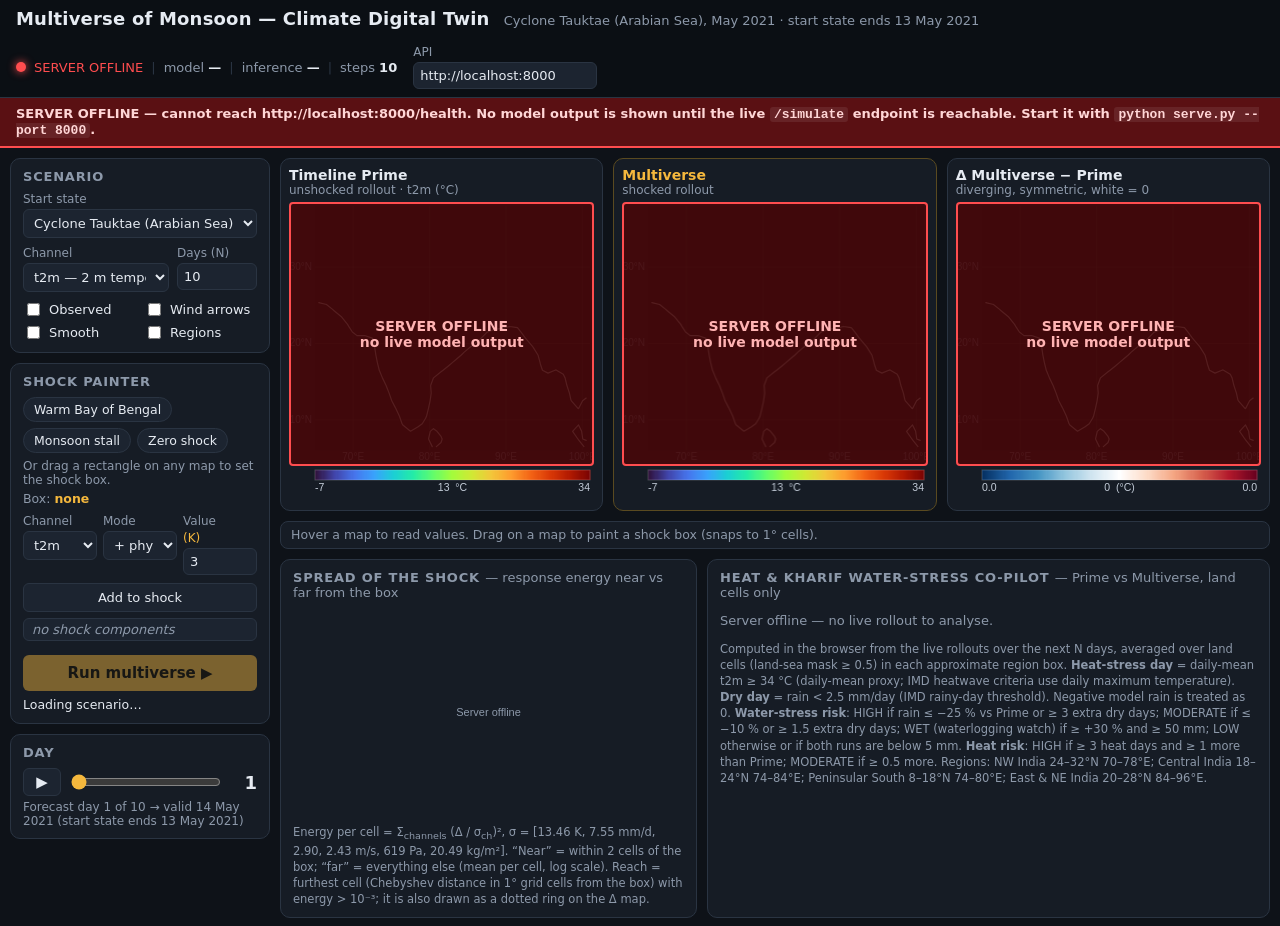
==== dashboard/index.html @ 4ef637d1 "Add multiverse dashboard: live Prime/Multiverse/delta maps, shock painter, spread chart, impact co-p" ====
<!doctype html>
<html lang="en">
<head>
  <meta charset="utf-8">
  <meta name="viewport" content="width=device-width, initial-scale=1">
  <title>Climate Digital Twin</title>
  <link rel="stylesheet" href="style.css">
</head>
<body>
  <header class="topbar">
    <div class="brand">
      <h1 id="appTitle">Climate Digital Twin</h1>
      <span class="sub" id="scenSub">Loading scenarios…</span>
    </div>
    <div class="status" id="statusBar">
      <span class="dot" id="apiDot" title="API status"></span>
      <span id="apiText">checking…</span>
      <span class="sep">|</span>
      <span>model <b id="modelName">—</b></span>
      <span class="sep">|</span>
      <span>inference <b id="infMs">—</b></span>
      <span class="sep">|</span>
      <span>steps <b id="stepsTxt">—</b></span>
      <label class="baseurl">API <input id="baseUrl" type="text" spellcheck="false"></label>
    </div>
  </header>

  <div class="offline-banner" id="offlineBanner" hidden>
    SERVER OFFLINE — cannot reach <span id="offlineUrl"></span>/health. No model output is shown until the live
    <code>/simulate</code> endpoint is reachable. Start it with <code>python serve.py --port 8000</code>.
  </div>

  <div class="layout">
    <aside class="sidebar">
      <section class="card">
        <h2>Scenario</h2>
        <label>Start state<select id="scenSel"></select></label>
        <div class="row2">
          <label>Channel<select id="chSel"></select></label>
          <label>Days (N)<input id="stepsIn" type="number" min="1" max="30" value="10"></label>
        </div>
        <div class="toggles">
          <label><input type="checkbox" id="obsTog"> Observed</label>
          <label><input type="checkbox" id="arrowTog"> Wind arrows</label>
          <label><input type="checkbox" id="smoothTog"> Smooth</label>
          <label><input type="checkbox" id="regionTog"> Regions</label>
        </div>
      </section>

      <section class="card">
        <h2>Shock painter</h2>
        <div class="presets">
          <button data-preset="bob" class="chip">Warm Bay of Bengal</button>
          <button data-preset="stall" class="chip">Monsoon stall</button>
          <button data-preset="zero" class="chip">Zero shock</button>
        </div>
        <p class="hint">Or drag a rectangle on any map to set the shock box.</p>
        <div class="boxline">Box: <b id="boxTxt">none</b></div>
        <div class="row3">
          <label>Channel<select id="pChSel"></select></label>
          <label>Mode<select id="pModeSel">
            <option value="add">+ physical</option>
            <option value="pct">% of last day</option>
          </select></label>
          <label>Value <span id="pUnit" class="unit"></span><input id="pVal" type="number" step="any" value="3"></label>
        </div>
        <button id="addComp" class="secondary">Add to shock</button>
        <ul id="compList" class="complist"></ul>
        <div class="pertstats" id="pertStats"></div>
        <button id="runBtn" class="primary">Run multiverse ▶</button>
        <div class="runmsg" id="runMsg"></div>
      </section>

      <section class="card">
        <h2>Day</h2>
        <div class="dayrow">
          <button id="playBtn" class="secondary icon" title="Play / pause (space)">▶</button>
          <input id="daySl" type="range" min="1" max="10" value="1">
          <span class="dayval" id="dayTxt">1</span>
        </div>
        <div class="datetxt" id="dateTxt"></div>
      </section>
    </aside>

    <main class="main">
      <div class="panels" id="panels">
        <figure class="panel" data-kind="obs" id="panelObs" hidden>
          <figcaption><span class="ptitle">Observed</span><span class="psub" id="subObs"></span></figcaption>
          <div class="cwrap"><canvas class="map"></canvas><div class="overlay"></div></div>
          <canvas class="legend"></canvas>
        </figure>
        <figure class="panel" data-kind="prime">
          <figcaption><span class="ptitle">Timeline Prime</span><span class="psub" id="subPrime">unshocked rollout</span></figcaption>
          <div class="cwrap"><canvas class="map"></canvas><div class="overlay"></div></div>
          <canvas class="legend"></canvas>
        </figure>
        <figure class="panel" data-kind="multi">
          <figcaption><span class="ptitle">Multiverse</span><span class="psub" id="subMulti">shocked rollout</span></figcaption>
          <div class="cwrap"><canvas class="map"></canvas><div class="overlay"></div></div>
          <canvas class="legend"></canvas>
        </figure>
        <figure class="panel" data-kind="delta">
          <figcaption><span class="ptitle">Δ Multiverse − Prime</span><span class="psub" id="subDelta"></span></figcaption>
          <div class="cwrap"><canvas class="map"></canvas><div class="overlay"></div></div>
          <canvas class="legend"></canvas>
        </figure>
      </div>
      <div class="readout" id="readout">Hover a map to read values. Drag on a map to paint a shock box.</div>

      <div class="lower">
        <section class="card spread">
          <h2>Spread of the shock <span class="h2sub">— response energy near vs far from the box</span></h2>
          <canvas id="spreadCv"></canvas>
          <div class="reachrow" id="reachRow"></div>
          <p class="foot">Energy per cell = Σ<sub>channels</sub> (Δ / σ<sub>ch</sub>)², σ = [13.46 K, 7.55 mm/d, 2.90, 2.43 m/s,
            619 Pa, 20.49 kg/m²]. “Near” = within 2 cells of the box; “far” = everything else (mean per cell, log scale).
            Reach = furthest cell (Chebyshev distance in 1° grid cells from the box) with energy &gt; 10⁻³; it is also drawn as a dotted ring on the Δ map.</p>
        </section>
        <section class="card impact">
          <h2>Heat &amp; Kharif water-stress co-pilot <span class="h2sub">— Prime vs Multiverse, land cells only</span></h2>
          <div id="impactBody"></div>
          <p class="foot" id="impactFoot"></p>
        </section>
      </div>
    </main>
  </div>
  <noscript>This dashboard needs JavaScript.</noscript>
  <script src="colormaps.js"></script>
  <script src="app.js"></script>
</body>
</html>
---- dashboard/style.css ----
:root {
  --bg: #0e1218;
  --card: #161c25;
  --card2: #1c2430;
  --line: #2a3442;
  --text: #e6ebf2;
  --muted: #8d99aa;
  --accent: #f5b83d;
  --accent2: #4fb3ff;
  --good: #3ccf7a;
  --bad: #ff4d4f;
  --warn: #ffb020;
  font-size: 14px;
}
* { box-sizing: border-box; }
html, body { margin: 0; background: var(--bg); color: var(--text);
  font-family: "Segoe UI", system-ui, -apple-system, Roboto, Helvetica, Arial, sans-serif; }
b { font-weight: 600; }
code { background: rgba(255,255,255,.08); padding: 0 4px; border-radius: 3px; }

.topbar { display: flex; align-items: center; justify-content: space-between; gap: 16px;
  padding: 8px 16px; border-bottom: 1px solid var(--line); background: #0b0f14; flex-wrap: wrap; }
.brand { display: flex; align-items: baseline; gap: 14px; min-width: 0; }
.brand h1 { font-size: 18px; margin: 0; letter-spacing: .2px; white-space: nowrap; }
.brand .sub { color: var(--muted); font-size: 13px; white-space: nowrap; overflow: hidden; text-overflow: ellipsis; }
.status { display: flex; align-items: center; gap: 8px; font-size: 13px; color: var(--muted); flex-wrap: wrap; }
.status b { color: var(--text); }
.status .sep { color: var(--line); }
.dot { width: 10px; height: 10px; border-radius: 50%; background: #666; display: inline-block; box-shadow: 0 0 0 2px rgba(255,255,255,.06); }
.dot.ok { background: var(--good); box-shadow: 0 0 8px var(--good); }
.dot.bad { background: var(--bad); box-shadow: 0 0 8px var(--bad); }
.baseurl { margin-left: 8px; }
.baseurl input { width: 170px; }

.offline-banner { background: #5a1013; color: #ffd6d6; border-bottom: 2px solid var(--bad); padding: 8px 16px; font-weight: 600; }

.layout { display: grid; grid-template-columns: 290px 1fr; gap: 12px; padding: 12px; align-items: start; }
.sidebar { display: flex; flex-direction: column; gap: 10px; position: sticky; top: 12px; }
.main { min-width: 0; display: flex; flex-direction: column; gap: 10px; }

.card { background: var(--card); border: 1px solid var(--line); border-radius: 10px; padding: 10px 12px; }
.card h2 { font-size: 13px; text-transform: uppercase; letter-spacing: .8px; color: var(--muted); margin: 0 0 8px; font-weight: 600; }
.card h2 .h2sub { text-transform: none; letter-spacing: 0; font-weight: 400; }

label { display: flex; flex-direction: column; gap: 3px; font-size: 12px; color: var(--muted); }
select, input[type=number], input[type=text] { background: var(--card2); color: var(--text); border: 1px solid var(--line);
  border-radius: 6px; padding: 5px 6px; font-size: 13px; width: 100%; font-family: inherit; }
.row2 { display: grid; grid-template-columns: 1fr 80px; gap: 8px; margin-top: 8px; }
.row3 { display: grid; grid-template-columns: 1fr 1fr 74px; gap: 6px; margin: 8px 0; }
.toggles { display: grid; grid-template-columns: 1fr 1fr; gap: 4px 8px; margin-top: 8px; }
.toggles label { flex-direction: row; align-items: center; gap: 6px; color: var(--text); font-size: 13px; cursor: pointer; }
.unit { color: var(--accent); }

button { font-family: inherit; cursor: pointer; border-radius: 6px; border: 1px solid var(--line); color: var(--text);
  background: var(--card2); padding: 6px 10px; font-size: 13px; }
button:hover:not(:disabled) { border-color: var(--accent2); }
button:disabled { opacity: .45; cursor: not-allowed; }
button.primary { width: 100%; background: var(--accent); color: #1a1200; border: none; font-weight: 700; font-size: 15px; padding: 9px; margin-top: 8px; }
button.primary:hover:not(:disabled) { filter: brightness(1.08); }
button.secondary { width: 100%; }
button.icon { width: 38px; padding: 4px; font-size: 15px; }
.presets { display: flex; flex-wrap: wrap; gap: 6px; }
.chip { border-radius: 14px; padding: 4px 10px; font-size: 12.5px; }
.chip.active { background: var(--accent); color: #1a1200; border-color: var(--accent); font-weight: 600; }
.hint { color: var(--muted); font-size: 12px; margin: 6px 0 4px; }
.boxline { font-size: 12.5px; color: var(--muted); }
.boxline b { color: var(--accent); }
.complist { list-style: none; margin: 6px 0 0; padding: 0; display: flex; flex-direction: column; gap: 4px; }
.complist li { display: flex; justify-content: space-between; align-items: center; background: var(--card2);
  border: 1px solid var(--line); border-radius: 6px; padding: 3px 4px 3px 8px; font-size: 13px; }
.complist li button { padding: 0 7px; font-size: 13px; border: none; background: transparent; color: var(--muted); }
.complist li.empty { color: var(--muted); font-style: italic; justify-content: flex-start; }
.pertstats { font-size: 12px; color: var(--muted); margin-top: 6px; }
.runmsg { font-size: 12.5px; margin-top: 6px; min-height: 16px; }
.runmsg.err { color: var(--bad); font-weight: 600; }
.runmsg.ok { color: var(--good); }

.dayrow { display: flex; align-items: center; gap: 8px; }
.dayrow input[type=range] { flex: 1; accent-color: var(--accent); }
.dayval { font-size: 18px; font-weight: 700; min-width: 26px; text-align: right; }
.datetxt { color: var(--muted); font-size: 12px; margin-top: 4px; }

.panels { display: flex; gap: 10px; }
.panel { flex: 1 1 0; min-width: 0; margin: 0; background: var(--card); border: 1px solid var(--line); border-radius: 10px; padding: 8px; }
.panel[data-kind=multi] { border-color: #5a4a20; }
.panel figcaption { display: flex; flex-direction: column; margin-bottom: 4px; }
.ptitle { font-weight: 700; font-size: 14px; }
.panel[data-kind=multi] .ptitle { color: var(--accent); }
.psub { color: var(--muted); font-size: 12px; min-height: 15px; white-space: nowrap; overflow: hidden; text-overflow: ellipsis; }
.cwrap { position: relative; }
canvas.map { display: block; width: 100%; cursor: crosshair; }
canvas.legend { display: block; width: 100%; height: 34px; margin-top: 2px; }
.overlay { position: absolute; inset: 0; display: none; align-items: center; justify-content: center; text-align: center;
  padding: 12px; font-size: 13px; color: var(--muted); background: rgba(14,18,24,.82); border-radius: 4px; pointer-events: none; }
.overlay.show { display: flex; }
.overlay.offline { color: #ffb3b3; background: rgba(70,8,10,.9); font-weight: 700; font-size: 14px; border: 2px solid var(--bad); }
.overlay.busy { background: rgba(14,18,24,.55); color: var(--text); }

.readout { font-size: 12.5px; color: var(--muted); background: var(--card); border: 1px solid var(--line); border-radius: 8px;
  padding: 5px 10px; font-variant-numeric: tabular-nums; min-height: 28px; }
.readout b { color: var(--text); }

.lower { display: grid; grid-template-columns: minmax(300px, 1fr) minmax(420px, 1.35fr); gap: 10px; }
#spreadCv { width: 100%; height: 210px; display: block; }
.reachrow { font-size: 12px; color: var(--muted); margin-top: 4px; font-variant-numeric: tabular-nums; }
.reachrow b { color: var(--text); }
.foot { color: var(--muted); font-size: 11.5px; margin: 6px 0 0; line-height: 1.4; }

table.imp { width: 100%; border-collapse: collapse; font-size: 12.5px; font-variant-numeric: tabular-nums; }
table.imp th { text-align: left; color: var(--muted); font-weight: 500; border-bottom: 1px solid var(--line); padding: 4px 6px; }
table.imp td { padding: 5px 6px; border-bottom: 1px solid #222b37; }
table.imp td.num { white-space: nowrap; }
.arrow { color: var(--muted); }
.up { color: #ff7b6b; } .down { color: #5fb8ff; }
.risk { font-weight: 700; padding: 1px 7px; border-radius: 9px; font-size: 11.5px; white-space: nowrap; }
.risk.HIGH { background: #6a1418; color: #ffb3b3; }
.risk.MODERATE { background: #5a4310; color: #ffd98a; }
.risk.LOW { background: #133d27; color: #9be8bb; }
.risk.WET { background: #10334f; color: #9fd4ff; }
.risk.NA { background: #2a3442; color: var(--muted); }
.advis { margin: 8px 0 0; padding: 0; list-style: none; display: flex; flex-direction: column; gap: 5px; }
.advis li { font-size: 13px; background: var(--card2); border-left: 3px solid var(--accent); padding: 5px 8px; border-radius: 4px; }
.advis li.HIGH { border-left-color: var(--bad); }
.advis li.MODERATE { border-left-color: var(--warn); }
.advis li.LOW { border-left-color: var(--good); }
.advis li.WET { border-left-color: var(--accent2); }
.muted { color: var(--muted); }

@media (max-width: 1500px) {
  :root { font-size: 13px; }
  .layout { grid-template-columns: 260px 1fr; gap: 10px; padding: 10px; }
}
@media (max-width: 1250px) {
  .lower { grid-template-columns: 1fr; }
}
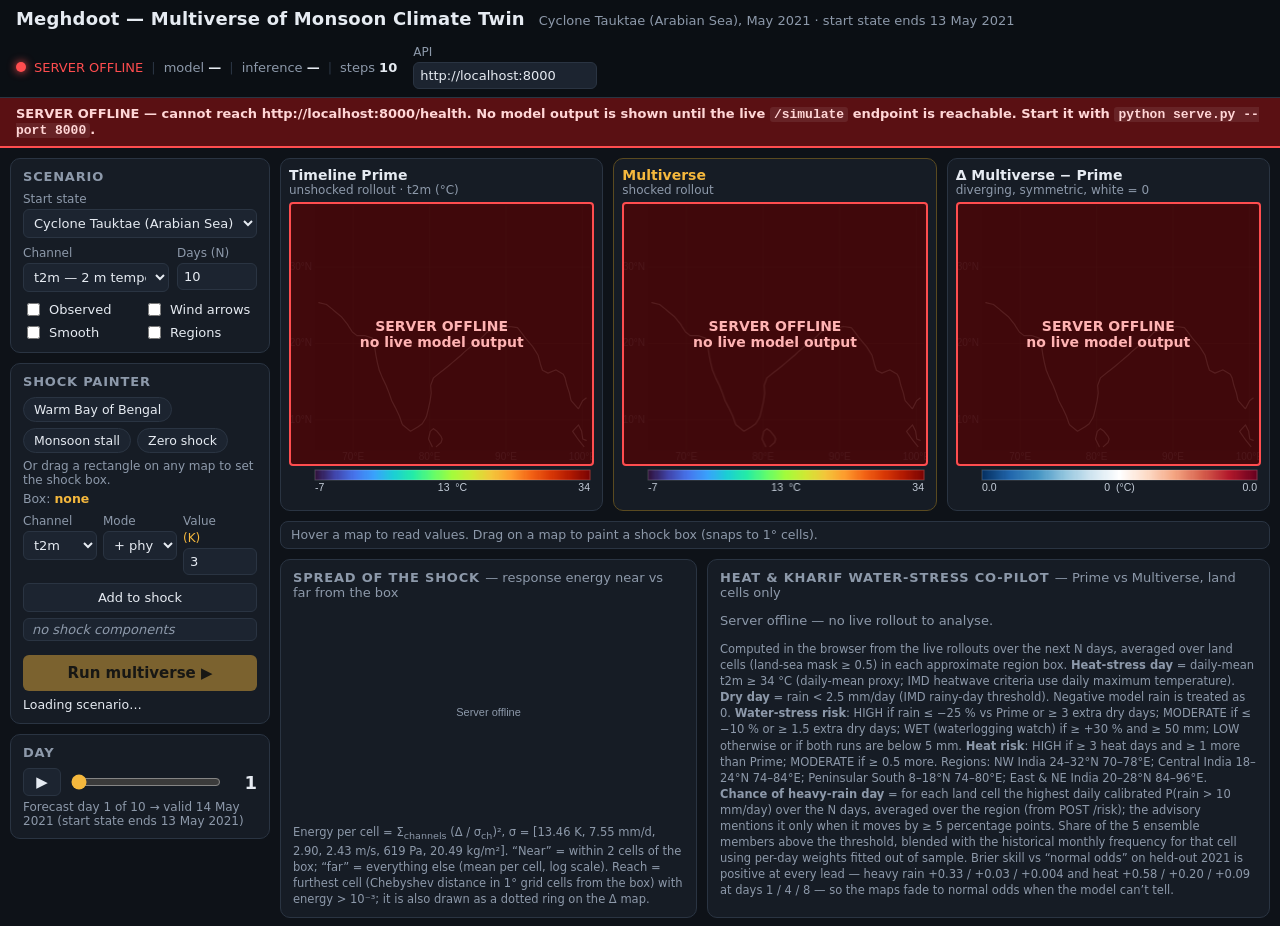
==== commit 36bf230f: "Dashboard: calibrated risk channels (P heavy rain, P heat), risk column in impact co-pilot, graceful" ====
--- a/dashboard/index.html
+++ b/dashboard/index.html
@@ -1,6 +1,7 @@
 <!doctype html>
 <html lang="en">
 <head>
+  <link rel="icon" href="data:,">
   <meta charset="utf-8">
   <meta name="viewport" content="width=device-width, initial-scale=1">
   <title>Climate Digital Twin</title>
@@ -106,6 +107,7 @@
         </figure>
       </div>
       <div class="readout" id="readout">Hover a map to read values. Drag on a map to paint a shock box.</div>
+      <div class="risknote" id="riskNote" hidden></div>
 
       <div class="lower">
         <section class="card spread">
--- a/dashboard/style.css
+++ b/dashboard/style.css
@@ -99,6 +99,10 @@
 .readout { font-size: 12.5px; color: var(--muted); background: var(--card); border: 1px solid var(--line); border-radius: 8px;
   padding: 5px 10px; font-variant-numeric: tabular-nums; min-height: 28px; }
 .readout b { color: var(--text); }
+.risknote { font-size: 12px; color: var(--muted); background: var(--card); border: 1px solid var(--line); border-left: 3px solid var(--accent2);
+  border-radius: 8px; padding: 5px 10px; line-height: 1.4; }
+.risknote b { color: var(--text); }
+.risknote.off { border-left-color: var(--warn); }
 
 .lower { display: grid; grid-template-columns: minmax(300px, 1fr) minmax(420px, 1.35fr); gap: 10px; }
 #spreadCv { width: 100%; height: 210px; display: block; }
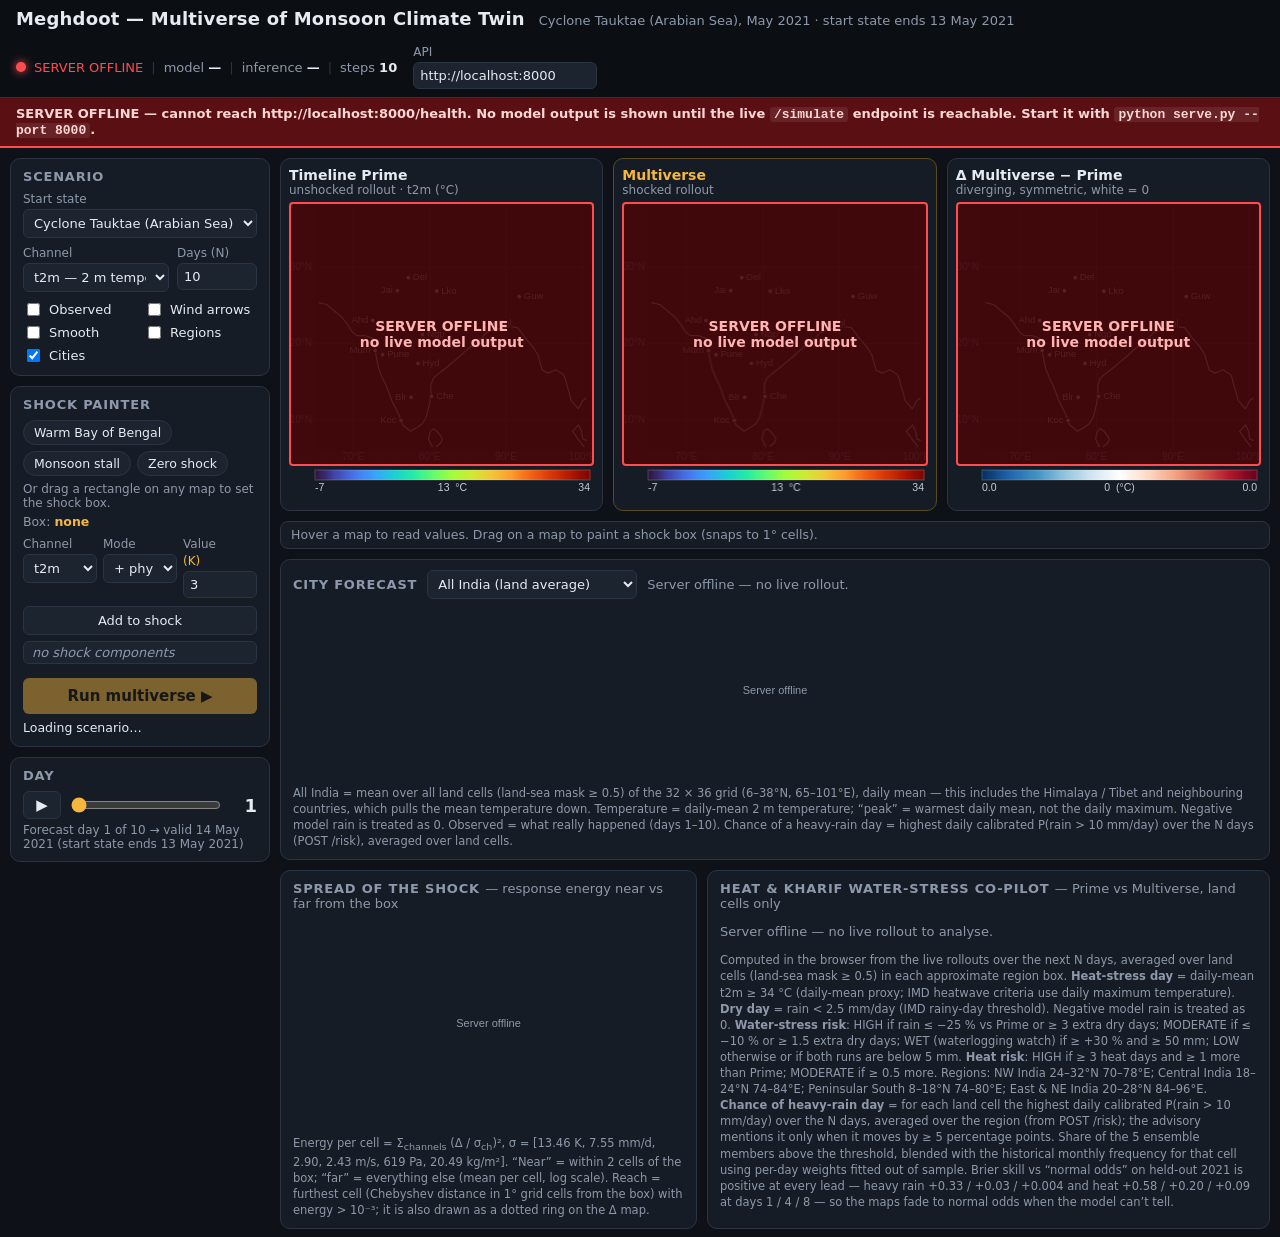
==== commit 99015db8: "Dashboard: city forecast picker (14 cities + All India), city markers, Prime/Multiverse/Observed cit" ====
--- a/dashboard/index.html
+++ b/dashboard/index.html
@@ -45,6 +45,7 @@
           <label><input type="checkbox" id="arrowTog"> Wind arrows</label>
           <label><input type="checkbox" id="smoothTog"> Smooth</label>
           <label><input type="checkbox" id="regionTog"> Regions</label>
+          <label><input type="checkbox" id="cityTog" checked> Cities</label>
         </div>
       </section>
 
@@ -109,6 +110,16 @@
       <div class="readout" id="readout">Hover a map to read values. Drag on a map to paint a shock box.</div>
       <div class="risknote" id="riskNote" hidden></div>
 
+      <section class="card city">
+        <div class="cityhead">
+          <h2>City forecast</h2>
+          <select id="citySel" title="Pick a city (or click a city dot on any map)"></select>
+          <div class="citysum" id="citySum"></div>
+        </div>
+        <canvas id="cityCv"></canvas>
+        <p class="foot" id="cityFoot"></p>
+      </section>
+
       <div class="lower">
         <section class="card spread">
           <h2>Spread of the shock <span class="h2sub">— response energy near vs far from the box</span></h2>
--- a/dashboard/style.css
+++ b/dashboard/style.css
@@ -104,6 +104,13 @@
 .risknote b { color: var(--text); }
 .risknote.off { border-left-color: var(--warn); }
 
+.city .cityhead { display: flex; align-items: center; gap: 10px; flex-wrap: wrap; margin-bottom: 4px; }
+.city .cityhead h2 { margin: 0; white-space: nowrap; }
+.city #citySel { width: 210px; flex: 0 0 auto; }
+.citysum { flex: 1 1 300px; min-width: 0; font-size: 13px; font-variant-numeric: tabular-nums; }
+.citysum b { color: var(--text); }
+#cityCv { width: 100%; height: 176px; display: block; }
+
 .lower { display: grid; grid-template-columns: minmax(300px, 1fr) minmax(420px, 1.35fr); gap: 10px; }
 #spreadCv { width: 100%; height: 210px; display: block; }
 .reachrow { font-size: 12px; color: var(--muted); margin-top: 4px; font-variant-numeric: tabular-nums; }
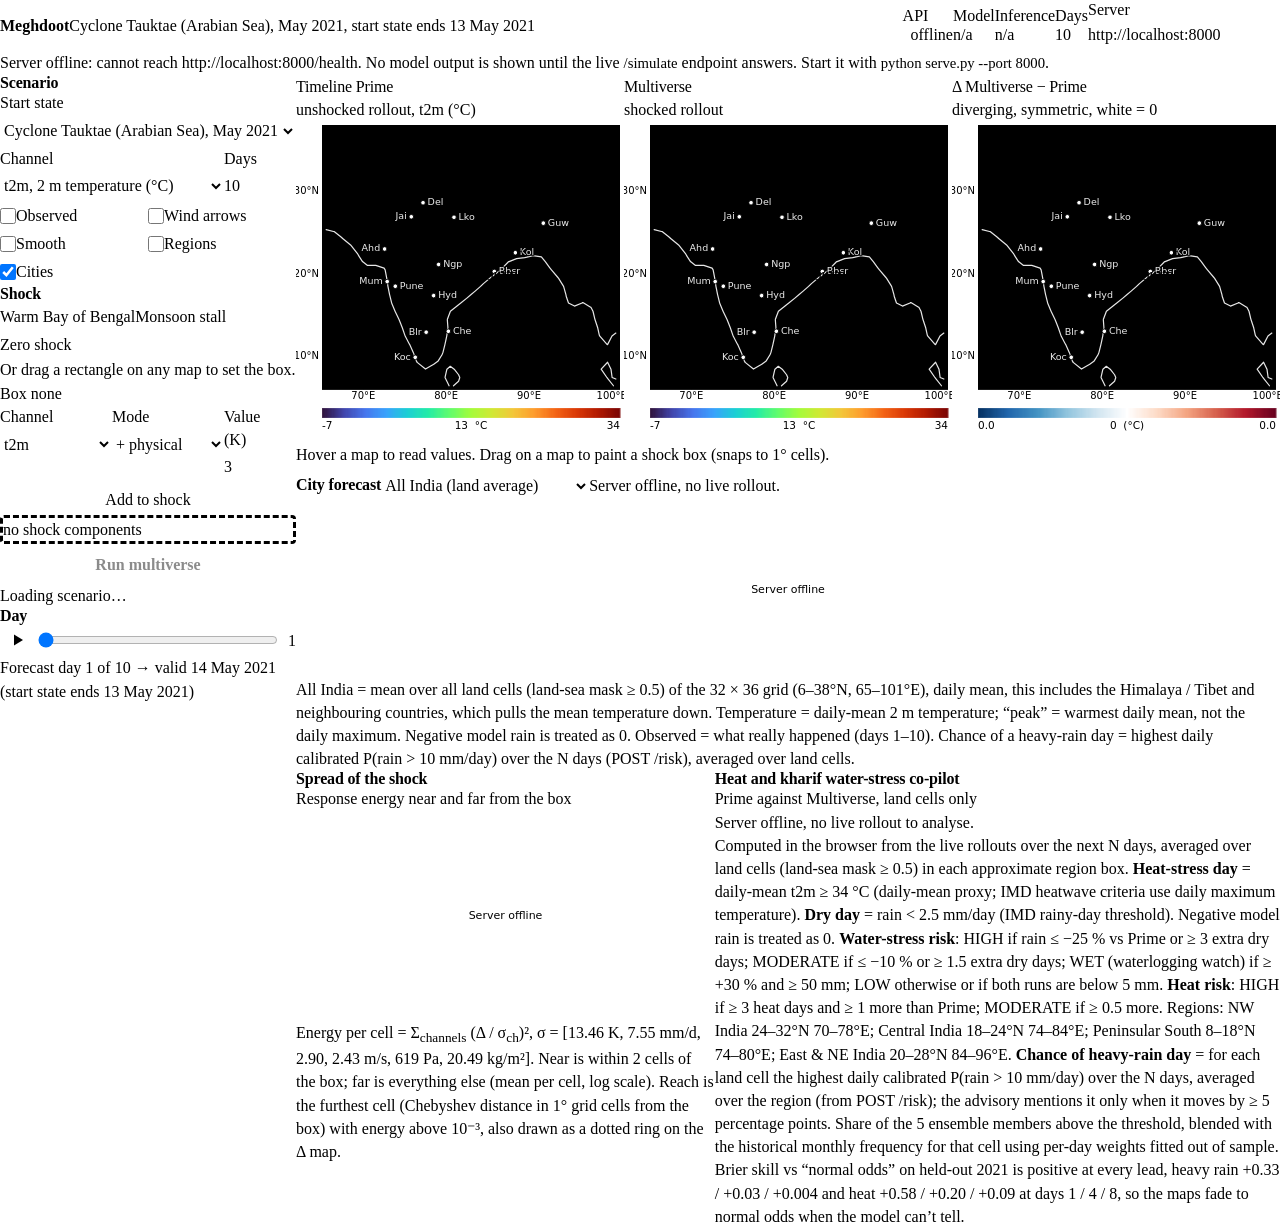
==== commit d8e7260d: "Dashboard: Hallmark full redesign (Console theme) - tokens, hairline instrument panels, a11y and foc" ====
--- a/dashboard/index.html
+++ b/dashboard/index.html
@@ -1,86 +1,84 @@
 <!doctype html>
 <html lang="en">
 <head>
-  <link rel="icon" href="data:,">
   <meta charset="utf-8">
   <meta name="viewport" content="width=device-width, initial-scale=1">
-  <title>Climate Digital Twin</title>
+  <title>Meghdoot, the Multiverse of Monsoon climate twin</title>
+  <meta name="description" content="Roll India's weather forward ten days, paint a shock, and watch it ripple across the country.">
+  <link rel="icon" href="data:,">
   <link rel="stylesheet" href="style.css">
 </head>
 <body>
   <header class="topbar">
     <div class="brand">
-      <h1 id="appTitle">Climate Digital Twin</h1>
-      <span class="sub" id="scenSub">Loading scenarios…</span>
+      <h1 id="appTitle">Meghdoot</h1>
+      <p class="sub" id="scenSub">Loading scenarios…</p>
     </div>
-    <div class="status" id="statusBar">
-      <span class="dot" id="apiDot" title="API status"></span>
-      <span id="apiText">checking…</span>
-      <span class="sep">|</span>
-      <span>model <b id="modelName">—</b></span>
-      <span class="sep">|</span>
-      <span>inference <b id="infMs">—</b></span>
-      <span class="sep">|</span>
-      <span>steps <b id="stepsTxt">—</b></span>
-      <label class="baseurl">API <input id="baseUrl" type="text" spellcheck="false"></label>
-    </div>
+    <dl class="status" id="statusBar">
+      <div class="stat"><dt>API</dt><dd><span class="dot" id="apiDot"></span><span id="apiText">checking…</span></dd></div>
+      <div class="stat"><dt>Model</dt><dd class="measured" id="modelName">…</dd></div>
+      <div class="stat"><dt>Inference</dt><dd class="measured" id="infMs">…</dd></div>
+      <div class="stat"><dt>Days</dt><dd class="measured" id="stepsTxt">…</dd></div>
+      <div class="stat stat--url"><dt><label for="baseUrl">Server</label></dt><dd><input id="baseUrl" type="text" spellcheck="false" class="measured"></dd></div>
+    </dl>
   </header>
 
-  <div class="offline-banner" id="offlineBanner" hidden>
-    SERVER OFFLINE — cannot reach <span id="offlineUrl"></span>/health. No model output is shown until the live
-    <code>/simulate</code> endpoint is reachable. Start it with <code>python serve.py --port 8000</code>.
+  <div class="offline-banner" id="offlineBanner" role="alert" hidden>
+    Server offline: cannot reach <span id="offlineUrl" class="measured"></span>/health. No model output is shown until the live
+    <code>/simulate</code> endpoint answers. Start it with <code>python serve.py --port 8000</code>.
   </div>
 
   <div class="layout">
-    <aside class="sidebar">
+    <aside class="rail" aria-label="Controls">
       <section class="card">
         <h2>Scenario</h2>
-        <label>Start state<select id="scenSel"></select></label>
+        <label class="field">Start state<select id="scenSel"></select></label>
         <div class="row2">
-          <label>Channel<select id="chSel"></select></label>
-          <label>Days (N)<input id="stepsIn" type="number" min="1" max="30" value="10"></label>
+          <label class="field">Channel<select id="chSel"></select></label>
+          <label class="field">Days<input id="stepsIn" type="number" min="1" max="30" value="10"></label>
         </div>
-        <div class="toggles">
+        <fieldset class="toggles">
+          <legend class="visually-hidden">Map layers</legend>
           <label><input type="checkbox" id="obsTog"> Observed</label>
           <label><input type="checkbox" id="arrowTog"> Wind arrows</label>
           <label><input type="checkbox" id="smoothTog"> Smooth</label>
           <label><input type="checkbox" id="regionTog"> Regions</label>
           <label><input type="checkbox" id="cityTog" checked> Cities</label>
-        </div>
+        </fieldset>
       </section>
 
-      <section class="card">
-        <h2>Shock painter</h2>
-        <div class="presets">
-          <button data-preset="bob" class="chip">Warm Bay of Bengal</button>
-          <button data-preset="stall" class="chip">Monsoon stall</button>
-          <button data-preset="zero" class="chip">Zero shock</button>
+      <section class="card card--shock">
+        <h2>Shock</h2>
+        <div class="presets" role="group" aria-label="Shock presets">
+          <button type="button" data-preset="bob" class="chip">Warm Bay of Bengal</button>
+          <button type="button" data-preset="stall" class="chip">Monsoon stall</button>
+          <button type="button" data-preset="zero" class="chip">Zero shock</button>
         </div>
-        <p class="hint">Or drag a rectangle on any map to set the shock box.</p>
-        <div class="boxline">Box: <b id="boxTxt">none</b></div>
+        <p class="hint">Or drag a rectangle on any map to set the box.</p>
+        <p class="boxline">Box <b id="boxTxt" class="measured">none</b></p>
         <div class="row3">
-          <label>Channel<select id="pChSel"></select></label>
-          <label>Mode<select id="pModeSel">
+          <label class="field">Channel<select id="pChSel"></select></label>
+          <label class="field">Mode<select id="pModeSel">
             <option value="add">+ physical</option>
             <option value="pct">% of last day</option>
           </select></label>
-          <label>Value <span id="pUnit" class="unit"></span><input id="pVal" type="number" step="any" value="3"></label>
+          <label class="field">Value <span id="pUnit" class="unit"></span><input id="pVal" type="number" step="any" value="3"></label>
         </div>
-        <button id="addComp" class="secondary">Add to shock</button>
+        <button type="button" id="addComp" class="btn">Add to shock</button>
         <ul id="compList" class="complist"></ul>
-        <div class="pertstats" id="pertStats"></div>
-        <button id="runBtn" class="primary">Run multiverse ▶</button>
-        <div class="runmsg" id="runMsg"></div>
+        <p class="pertstats" id="pertStats"></p>
+        <button type="button" id="runBtn" class="btn btn--primary">Run multiverse</button>
+        <p class="runmsg" id="runMsg" aria-live="polite"></p>
       </section>
 
       <section class="card">
         <h2>Day</h2>
         <div class="dayrow">
-          <button id="playBtn" class="secondary icon" title="Play / pause (space)">▶</button>
-          <input id="daySl" type="range" min="1" max="10" value="1">
-          <span class="dayval" id="dayTxt">1</span>
+          <button type="button" id="playBtn" class="btn btn--icon" aria-label="Play or pause (space)"></button>
+          <input id="daySl" type="range" min="1" max="10" value="1" aria-label="Forecast day">
+          <output class="dayval measured" id="dayTxt" for="daySl">1</output>
         </div>
-        <div class="datetxt" id="dateTxt"></div>
+        <p class="datetxt" id="dateTxt"></p>
       </section>
     </aside>
 
@@ -88,56 +86,58 @@
       <div class="panels" id="panels">
         <figure class="panel" data-kind="obs" id="panelObs" hidden>
           <figcaption><span class="ptitle">Observed</span><span class="psub" id="subObs"></span></figcaption>
-          <div class="cwrap"><canvas class="map"></canvas><div class="overlay"></div></div>
-          <canvas class="legend"></canvas>
+          <div class="cwrap"><canvas class="map" aria-label="Map of the observed weather"></canvas><div class="overlay"></div></div>
+          <canvas class="legend" aria-hidden="true"></canvas>
         </figure>
         <figure class="panel" data-kind="prime">
           <figcaption><span class="ptitle">Timeline Prime</span><span class="psub" id="subPrime">unshocked rollout</span></figcaption>
-          <div class="cwrap"><canvas class="map"></canvas><div class="overlay"></div></div>
-          <canvas class="legend"></canvas>
+          <div class="cwrap"><canvas class="map" aria-label="Map of the unshocked rollout"></canvas><div class="overlay"></div></div>
+          <canvas class="legend" aria-hidden="true"></canvas>
         </figure>
         <figure class="panel" data-kind="multi">
           <figcaption><span class="ptitle">Multiverse</span><span class="psub" id="subMulti">shocked rollout</span></figcaption>
-          <div class="cwrap"><canvas class="map"></canvas><div class="overlay"></div></div>
-          <canvas class="legend"></canvas>
+          <div class="cwrap"><canvas class="map" aria-label="Map of the shocked rollout"></canvas><div class="overlay"></div></div>
+          <canvas class="legend" aria-hidden="true"></canvas>
         </figure>
-        <figure class="panel" data-kind="delta">
+        <figure class="panel panel--lead" data-kind="delta">
           <figcaption><span class="ptitle">Δ Multiverse − Prime</span><span class="psub" id="subDelta"></span></figcaption>
-          <div class="cwrap"><canvas class="map"></canvas><div class="overlay"></div></div>
-          <canvas class="legend"></canvas>
+          <div class="cwrap"><canvas class="map" aria-label="Map of the difference the shock makes"></canvas><div class="overlay"></div></div>
+          <canvas class="legend" aria-hidden="true"></canvas>
         </figure>
       </div>
-      <div class="readout" id="readout">Hover a map to read values. Drag on a map to paint a shock box.</div>
+      <div class="readout measured" id="readout" aria-live="polite">Hover a map to read values. Drag on a map to paint a shock box.</div>
       <div class="risknote" id="riskNote" hidden></div>
 
       <section class="card city">
         <div class="cityhead">
           <h2>City forecast</h2>
-          <select id="citySel" title="Pick a city (or click a city dot on any map)"></select>
-          <div class="citysum" id="citySum"></div>
+          <select id="citySel" aria-label="City"></select>
+          <p class="citysum" id="citySum"></p>
         </div>
-        <canvas id="cityCv"></canvas>
+        <canvas id="cityCv" aria-label="Daily temperature and rain for the selected city"></canvas>
         <p class="foot" id="cityFoot"></p>
       </section>
 
       <div class="lower">
         <section class="card spread">
-          <h2>Spread of the shock <span class="h2sub">— response energy near vs far from the box</span></h2>
-          <canvas id="spreadCv"></canvas>
-          <div class="reachrow" id="reachRow"></div>
+          <h2>Spread of the shock</h2>
+          <p class="h2sub">Response energy near and far from the box</p>
+          <canvas id="spreadCv" aria-label="Chart of how far the shock spreads each day"></canvas>
+          <p class="reachrow measured" id="reachRow"></p>
           <p class="foot">Energy per cell = Σ<sub>channels</sub> (Δ / σ<sub>ch</sub>)², σ = [13.46 K, 7.55 mm/d, 2.90, 2.43 m/s,
-            619 Pa, 20.49 kg/m²]. “Near” = within 2 cells of the box; “far” = everything else (mean per cell, log scale).
-            Reach = furthest cell (Chebyshev distance in 1° grid cells from the box) with energy &gt; 10⁻³; it is also drawn as a dotted ring on the Δ map.</p>
+            619 Pa, 20.49 kg/m²]. Near is within 2 cells of the box; far is everything else (mean per cell, log scale).
+            Reach is the furthest cell (Chebyshev distance in 1° grid cells from the box) with energy above 10⁻³, also drawn as a dotted ring on the Δ map.</p>
         </section>
         <section class="card impact">
-          <h2>Heat &amp; Kharif water-stress co-pilot <span class="h2sub">— Prime vs Multiverse, land cells only</span></h2>
+          <h2>Heat and kharif water-stress co-pilot</h2>
+          <p class="h2sub">Prime against Multiverse, land cells only</p>
           <div id="impactBody"></div>
           <p class="foot" id="impactFoot"></p>
         </section>
       </div>
     </main>
   </div>
-  <noscript>This dashboard needs JavaScript.</noscript>
+  <noscript><p class="noscript">This dashboard needs JavaScript: every map comes from a live call to the model server.</p></noscript>
   <script src="colormaps.js"></script>
   <script src="app.js"></script>
 </body>
--- a/dashboard/style.css
+++ b/dashboard/style.css
@@ -1,146 +1,178 @@
-:root {
-  --bg: #0e1218;
-  --card: #161c25;
-  --card2: #1c2430;
-  --line: #2a3442;
-  --text: #e6ebf2;
-  --muted: #8d99aa;
-  --accent: #f5b83d;
-  --accent2: #4fb3ff;
-  --good: #3ccf7a;
-  --bad: #ff4d4f;
-  --warn: #ffb020;
-  font-size: 14px;
-}
-* { box-sizing: border-box; }
-html, body { margin: 0; background: var(--bg); color: var(--text);
-  font-family: "Segoe UI", system-ui, -apple-system, Roboto, Helvetica, Arial, sans-serif; }
-b { font-weight: 600; }
-code { background: rgba(255,255,255,.08); padding: 0 4px; border-radius: 3px; }
-
-.topbar { display: flex; align-items: center; justify-content: space-between; gap: 16px;
-  padding: 8px 16px; border-bottom: 1px solid var(--line); background: #0b0f14; flex-wrap: wrap; }
-.brand { display: flex; align-items: baseline; gap: 14px; min-width: 0; }
-.brand h1 { font-size: 18px; margin: 0; letter-spacing: .2px; white-space: nowrap; }
-.brand .sub { color: var(--muted); font-size: 13px; white-space: nowrap; overflow: hidden; text-overflow: ellipsis; }
-.status { display: flex; align-items: center; gap: 8px; font-size: 13px; color: var(--muted); flex-wrap: wrap; }
-.status b { color: var(--text); }
-.status .sep { color: var(--line); }
-.dot { width: 10px; height: 10px; border-radius: 50%; background: #666; display: inline-block; box-shadow: 0 0 0 2px rgba(255,255,255,.06); }
-.dot.ok { background: var(--good); box-shadow: 0 0 8px var(--good); }
-.dot.bad { background: var(--bad); box-shadow: 0 0 8px var(--bad); }
-.baseurl { margin-left: 8px; }
-.baseurl input { width: 170px; }
-
-.offline-banner { background: #5a1013; color: #ffd6d6; border-bottom: 2px solid var(--bad); padding: 8px 16px; font-weight: 600; }
-
-.layout { display: grid; grid-template-columns: 290px 1fr; gap: 12px; padding: 12px; align-items: start; }
-.sidebar { display: flex; flex-direction: column; gap: 10px; position: sticky; top: 12px; }
-.main { min-width: 0; display: flex; flex-direction: column; gap: 10px; }
-
-.card { background: var(--card); border: 1px solid var(--line); border-radius: 10px; padding: 10px 12px; }
-.card h2 { font-size: 13px; text-transform: uppercase; letter-spacing: .8px; color: var(--muted); margin: 0 0 8px; font-weight: 600; }
-.card h2 .h2sub { text-transform: none; letter-spacing: 0; font-weight: 400; }
-
-label { display: flex; flex-direction: column; gap: 3px; font-size: 12px; color: var(--muted); }
-select, input[type=number], input[type=text] { background: var(--card2); color: var(--text); border: 1px solid var(--line);
-  border-radius: 6px; padding: 5px 6px; font-size: 13px; width: 100%; font-family: inherit; }
-.row2 { display: grid; grid-template-columns: 1fr 80px; gap: 8px; margin-top: 8px; }
-.row3 { display: grid; grid-template-columns: 1fr 1fr 74px; gap: 6px; margin: 8px 0; }
-.toggles { display: grid; grid-template-columns: 1fr 1fr; gap: 4px 8px; margin-top: 8px; }
-.toggles label { flex-direction: row; align-items: center; gap: 6px; color: var(--text); font-size: 13px; cursor: pointer; }
-.unit { color: var(--accent); }
-
-button { font-family: inherit; cursor: pointer; border-radius: 6px; border: 1px solid var(--line); color: var(--text);
-  background: var(--card2); padding: 6px 10px; font-size: 13px; }
-button:hover:not(:disabled) { border-color: var(--accent2); }
-button:disabled { opacity: .45; cursor: not-allowed; }
-button.primary { width: 100%; background: var(--accent); color: #1a1200; border: none; font-weight: 700; font-size: 15px; padding: 9px; margin-top: 8px; }
-button.primary:hover:not(:disabled) { filter: brightness(1.08); }
-button.secondary { width: 100%; }
-button.icon { width: 38px; padding: 4px; font-size: 15px; }
-.presets { display: flex; flex-wrap: wrap; gap: 6px; }
-.chip { border-radius: 14px; padding: 4px 10px; font-size: 12.5px; }
-.chip.active { background: var(--accent); color: #1a1200; border-color: var(--accent); font-weight: 600; }
-.hint { color: var(--muted); font-size: 12px; margin: 6px 0 4px; }
-.boxline { font-size: 12.5px; color: var(--muted); }
-.boxline b { color: var(--accent); }
-.complist { list-style: none; margin: 6px 0 0; padding: 0; display: flex; flex-direction: column; gap: 4px; }
-.complist li { display: flex; justify-content: space-between; align-items: center; background: var(--card2);
-  border: 1px solid var(--line); border-radius: 6px; padding: 3px 4px 3px 8px; font-size: 13px; }
-.complist li button { padding: 0 7px; font-size: 13px; border: none; background: transparent; color: var(--muted); }
-.complist li.empty { color: var(--muted); font-style: italic; justify-content: flex-start; }
-.pertstats { font-size: 12px; color: var(--muted); margin-top: 6px; }
-.runmsg { font-size: 12.5px; margin-top: 6px; min-height: 16px; }
-.runmsg.err { color: var(--bad); font-weight: 600; }
-.runmsg.ok { color: var(--good); }
-
-.dayrow { display: flex; align-items: center; gap: 8px; }
-.dayrow input[type=range] { flex: 1; accent-color: var(--accent); }
-.dayval { font-size: 18px; font-weight: 700; min-width: 26px; text-align: right; }
-.datetxt { color: var(--muted); font-size: 12px; margin-top: 4px; }
-
-.panels { display: flex; gap: 10px; }
-.panel { flex: 1 1 0; min-width: 0; margin: 0; background: var(--card); border: 1px solid var(--line); border-radius: 10px; padding: 8px; }
-.panel[data-kind=multi] { border-color: #5a4a20; }
-.panel figcaption { display: flex; flex-direction: column; margin-bottom: 4px; }
-.ptitle { font-weight: 700; font-size: 14px; }
-.panel[data-kind=multi] .ptitle { color: var(--accent); }
-.psub { color: var(--muted); font-size: 12px; min-height: 15px; white-space: nowrap; overflow: hidden; text-overflow: ellipsis; }
-.cwrap { position: relative; }
-canvas.map { display: block; width: 100%; cursor: crosshair; }
-canvas.legend { display: block; width: 100%; height: 34px; margin-top: 2px; }
-.overlay { position: absolute; inset: 0; display: none; align-items: center; justify-content: center; text-align: center;
-  padding: 12px; font-size: 13px; color: var(--muted); background: rgba(14,18,24,.82); border-radius: 4px; pointer-events: none; }
-.overlay.show { display: flex; }
-.overlay.offline { color: #ffb3b3; background: rgba(70,8,10,.9); font-weight: 700; font-size: 14px; border: 2px solid var(--bad); }
-.overlay.busy { background: rgba(14,18,24,.55); color: var(--text); }
-
-.readout { font-size: 12.5px; color: var(--muted); background: var(--card); border: 1px solid var(--line); border-radius: 8px;
-  padding: 5px 10px; font-variant-numeric: tabular-nums; min-height: 28px; }
-.readout b { color: var(--text); }
-.risknote { font-size: 12px; color: var(--muted); background: var(--card); border: 1px solid var(--line); border-left: 3px solid var(--accent2);
-  border-radius: 8px; padding: 5px 10px; line-height: 1.4; }
-.risknote b { color: var(--text); }
-.risknote.off { border-left-color: var(--warn); }
-
-.city .cityhead { display: flex; align-items: center; gap: 10px; flex-wrap: wrap; margin-bottom: 4px; }
-.city .cityhead h2 { margin: 0; white-space: nowrap; }
-.city #citySel { width: 210px; flex: 0 0 auto; }
-.citysum { flex: 1 1 300px; min-width: 0; font-size: 13px; font-variant-numeric: tabular-nums; }
-.citysum b { color: var(--text); }
-#cityCv { width: 100%; height: 176px; display: block; }
-
-.lower { display: grid; grid-template-columns: minmax(300px, 1fr) minmax(420px, 1.35fr); gap: 10px; }
-#spreadCv { width: 100%; height: 210px; display: block; }
-.reachrow { font-size: 12px; color: var(--muted); margin-top: 4px; font-variant-numeric: tabular-nums; }
-.reachrow b { color: var(--text); }
-.foot { color: var(--muted); font-size: 11.5px; margin: 6px 0 0; line-height: 1.4; }
-
-table.imp { width: 100%; border-collapse: collapse; font-size: 12.5px; font-variant-numeric: tabular-nums; }
-table.imp th { text-align: left; color: var(--muted); font-weight: 500; border-bottom: 1px solid var(--line); padding: 4px 6px; }
-table.imp td { padding: 5px 6px; border-bottom: 1px solid #222b37; }
-table.imp td.num { white-space: nowrap; }
-.arrow { color: var(--muted); }
-.up { color: #ff7b6b; } .down { color: #5fb8ff; }
-.risk { font-weight: 700; padding: 1px 7px; border-radius: 9px; font-size: 11.5px; white-space: nowrap; }
-.risk.HIGH { background: #6a1418; color: #ffb3b3; }
-.risk.MODERATE { background: #5a4310; color: #ffd98a; }
-.risk.LOW { background: #133d27; color: #9be8bb; }
-.risk.WET { background: #10334f; color: #9fd4ff; }
-.risk.NA { background: #2a3442; color: var(--muted); }
-.advis { margin: 8px 0 0; padding: 0; list-style: none; display: flex; flex-direction: column; gap: 5px; }
-.advis li { font-size: 13px; background: var(--card2); border-left: 3px solid var(--accent); padding: 5px 8px; border-radius: 4px; }
-.advis li.HIGH { border-left-color: var(--bad); }
-.advis li.MODERATE { border-left-color: var(--warn); }
-.advis li.LOW { border-left-color: var(--good); }
-.advis li.WET { border-left-color: var(--accent2); }
-.muted { color: var(--muted); }
-
-@media (max-width: 1500px) {
-  :root { font-size: 13px; }
-  .layout { grid-template-columns: 260px 1fr; gap: 10px; padding: 10px; }
-}
-@media (max-width: 1250px) {
-  .lower { grid-template-columns: 1fr; }
-}
+/* Hallmark · shape: app screen · genre: modern-minimal · theme: Console (deal 2/3, seed climate-digital-twin-instrument-5b61·670bbe34·2026-11-26·r0) · redesign: full
+ * nav: top bar with live status readings, controls in a left rail · signature: the Δ map, Multiverse minus Prime, set as the lead panel of one hairline surface · states: loading, offline, busy, full · console: graphite
+ * axes: dark/grotesk-sans/chromatic-amber · posture: restrained · contrast: pass · v2.0.0 */
+/* Hallmark · pre-emit critique: P4 H4 E4 S4 R3 V4 · weakest: R, the lower cards stay text-dense because every number on them is the model's own; kept, set in the measured face */
+@import url("./tokens.css");
+@import url("./base.css");
+
+/* ---- Page frame ---------------------------------------------------- */
+:root {
+  --rail: 320px;
+  --font-ui: var(--font-body);
+  --text-ui: var(--text-sm);
+  --text-note: var(--text-xs);
+  --ctl-h: 32px;
+}
+body { font-size: var(--text-ui); line-height: 1.45; }
+b { font-weight: 600; color: var(--color-ink); }
+code { font-family: var(--font-outlier); font-size: 0.92em; background: var(--color-paper-3); border: var(--rule-hair) solid var(--color-rule); border-radius: 4px; padding: 0 var(--space-2xs); }
+.measured { font-family: var(--font-outlier); font-variant-numeric: tabular-nums slashed-zero; }
+
+/* ---- Top bar: name, scenario, live readings ------------------------ */
+.topbar {
+  display: flex; align-items: center; justify-content: space-between; gap: var(--space-md); flex-wrap: wrap;
+  padding: var(--space-xs) var(--space-md); background: var(--color-paper-3); border-bottom: var(--rule-hair) solid var(--color-rule);
+}
+.brand { display: flex; align-items: baseline; gap: var(--space-sm); min-width: 0; }
+.brand h1 { font-size: var(--text-xl); max-width: none; white-space: nowrap; }
+.brand .sub { color: var(--color-muted); white-space: nowrap; overflow: hidden; text-overflow: ellipsis; min-width: 0; }
+.status { display: flex; align-items: stretch; gap: 0; margin: 0; border: var(--rule-hair) solid var(--color-rule); border-radius: var(--radius-pill); background: var(--color-paper-2); }
+.stat { display: flex; flex-direction: column; justify-content: center; gap: 0; padding: var(--space-2xs) var(--space-sm); border-left: var(--rule-hair) solid var(--color-rule); }
+.stat:first-child { border-left: 0; }
+.stat dt { font-size: var(--text-note); color: var(--color-muted); line-height: 1.2; }
+.stat dd { margin: 0; display: flex; align-items: center; gap: var(--space-2xs); color: var(--color-ink); line-height: 1.3; }
+.stat--url input { width: 176px; height: 24px; padding: 0 var(--space-2xs); font-size: var(--text-note); }
+.dot { width: 8px; height: 8px; border-radius: 50%; background: var(--color-muted); flex: none; }
+.dot.ok { background: var(--color-ok); }
+.dot.bad { background: var(--color-bad); }
+
+.offline-banner { background: var(--color-bad-soft); color: var(--color-ink); border-bottom: var(--rule-hair) solid var(--color-bad); padding: var(--space-xs) var(--space-md); }
+
+/* ---- Layout: rail of controls, main instrument --------------------- */
+.layout { display: grid; grid-template-columns: var(--rail) minmax(0, 1fr); gap: var(--space-sm); padding: var(--space-sm); align-items: start; max-width: 1920px; margin-inline: auto; }
+.rail { display: flex; flex-direction: column; gap: var(--space-xs); position: sticky; top: var(--space-sm); }
+.main { min-width: 0; display: flex; flex-direction: column; gap: var(--space-xs); }
+
+.card { color: var(--color-ink); background: var(--color-paper-2); border: var(--rule-hair) solid var(--color-rule); border-radius: var(--radius-card); padding: var(--space-sm); }
+.card h2 { font-size: var(--text-md); max-width: none; margin: 0 0 var(--space-xs); color: var(--color-ink); letter-spacing: -0.01em; }
+.h2sub { color: var(--color-muted); font-size: var(--text-note); margin: calc(-1 * var(--space-2xs)) 0 var(--space-xs); }
+
+/* ---- Fields and controls ------------------------------------------- */
+.field { display: flex; flex-direction: column; gap: var(--space-3xs); font-size: var(--text-note); color: var(--color-muted); }
+select, input[type=number], input[type=text] {
+  width: 100%; height: var(--ctl-h); padding: 0 var(--space-xs); font-family: var(--font-ui); font-size: var(--text-ui); color: var(--color-ink);
+  background: var(--color-paper-3); border: var(--rule-hair) solid var(--color-rule); border-radius: var(--radius-pill);
+  transition: border-color var(--dur-micro) var(--ease-out);
+}
+select:hover, input[type=number]:hover, input[type=text]:hover { border-color: var(--color-rule-2); }
+input[type=number] { font-family: var(--font-outlier); font-variant-numeric: tabular-nums; }
+.row2 { display: grid; grid-template-columns: minmax(0, 1fr) 72px; gap: var(--space-xs); margin-top: var(--space-xs); }
+.row3 { display: grid; grid-template-columns: minmax(0, 1fr) minmax(0, 1fr) 72px; gap: var(--space-xs); margin: var(--space-xs) 0; }
+.toggles { display: grid; grid-template-columns: 1fr 1fr; gap: var(--space-2xs) var(--space-xs); margin: var(--space-xs) 0 0; padding: 0; border: 0; }
+.toggles label { display: flex; align-items: center; gap: var(--space-xs); min-height: 28px; color: var(--color-ink-2); cursor: pointer; }
+.toggles input { accent-color: var(--color-cool); width: 16px; height: 16px; margin: 0; }
+.unit { color: var(--color-accent); }
+
+.btn, .chip, .complist li button {
+  font-family: var(--font-ui); cursor: pointer; color: var(--color-ink); background: var(--color-paper-2);
+  border: var(--rule-hair) solid var(--color-rule-2); border-radius: var(--radius-pill);
+  transition: background-color var(--dur-micro) var(--ease-out), border-color var(--dur-micro) var(--ease-out), transform var(--dur-micro) var(--ease-out);
+}
+.btn { display: inline-flex; align-items: center; justify-content: center; gap: var(--space-xs); width: 100%; min-height: var(--ctl-h); padding: 0 var(--space-sm); font-size: var(--text-ui); font-weight: 500; }
+.btn:hover:not(:disabled), .chip:hover:not(:disabled) { background: var(--color-paper); border-color: var(--color-muted); }
+.btn:active:not(:disabled), .chip:active:not(:disabled) { transform: translateY(1px); }
+.btn:disabled, .chip:disabled { opacity: 0.45; cursor: not-allowed; }
+.btn--primary { margin-top: var(--space-xs); min-height: 40px; font-size: var(--text-md); background: var(--color-accent); border-color: var(--color-accent); color: var(--color-accent-ink); font-weight: 600; }
+.btn--primary:hover:not(:disabled) { background: color-mix(in oklab, var(--color-accent) 88%, var(--color-ink)); border-color: var(--color-accent); }
+.btn--icon { width: 36px; min-width: 36px; padding: 0; flex: none; }
+
+.presets { display: flex; flex-wrap: wrap; gap: var(--space-2xs); }
+.chip { min-height: 28px; padding: 0 var(--space-xs); font-size: var(--text-note); border-radius: 4px; }
+.chip.active { background: var(--color-accent-soft); border-color: var(--color-accent); color: var(--color-ink); }
+.hint { color: var(--color-muted); font-size: var(--text-note); margin: var(--space-xs) 0 var(--space-2xs); }
+.boxline { color: var(--color-muted); font-size: var(--text-note); }
+.boxline b { color: var(--color-accent); font-weight: 400; }
+.complist { list-style: none; margin: var(--space-xs) 0 0; padding: 0; display: flex; flex-direction: column; gap: var(--space-2xs); }
+.complist li { display: flex; justify-content: space-between; align-items: center; gap: var(--space-xs); min-height: 28px;
+  background: var(--color-accent-soft); border: var(--rule-hair) solid color-mix(in oklab, var(--color-accent) 40%, var(--color-rule)); border-radius: 4px;
+  padding: 0 var(--space-2xs) 0 var(--space-xs); font-family: var(--font-outlier); font-size: var(--text-note); }
+.complist li button { min-width: 24px; min-height: 24px; padding: 0; border-color: transparent; background: transparent; color: var(--color-muted); }
+.complist li button:hover { color: var(--color-ink); border-color: var(--color-rule-2); }
+.complist li.empty { background: transparent; border-style: dashed; border-color: var(--color-rule); color: var(--color-muted); font-family: var(--font-ui); justify-content: flex-start; }
+.pertstats { color: var(--color-muted); font-size: var(--text-note); margin-top: var(--space-xs); }
+.runmsg { font-size: var(--text-note); margin-top: var(--space-xs); min-height: 18px; color: var(--color-muted); font-family: var(--font-outlier); }
+.runmsg.err { color: var(--color-bad); }
+.runmsg.ok { color: var(--color-cool); }
+
+.dayrow { display: flex; align-items: center; gap: var(--space-xs); }
+.dayrow input[type=range] { flex: 1; min-width: 0; accent-color: var(--color-accent); height: 28px; }
+.dayval { font-size: var(--text-xl); min-width: 2ch; text-align: right; color: var(--color-ink); }
+.datetxt { color: var(--color-muted); font-size: var(--text-note); margin-top: var(--space-2xs); }
+
+/* ---- The instrument: maps cut from one surface ---------------------- */
+.panels { color: var(--color-ink); display: flex; gap: var(--rule-hair); background: var(--color-rule); border: var(--rule-hair) solid var(--color-rule); border-radius: var(--radius-card); overflow: hidden; }
+.panel { color: var(--color-ink); flex: 1 1 0; min-width: 0; margin: 0; background: var(--color-paper-2); padding: var(--space-xs) var(--space-sm) var(--space-xs); }
+.panel--lead { color: var(--color-ink); background: var(--color-paper-3); }
+.panel figcaption { display: flex; flex-direction: column; gap: 0; margin-bottom: var(--space-2xs); min-width: 0; }
+.ptitle { font-weight: 500; font-size: var(--text-md); color: var(--color-ink); letter-spacing: -0.01em; }
+.panel[data-kind=prime] .ptitle { color: var(--color-cool); }
+.panel[data-kind=multi] .ptitle { color: var(--color-accent); }
+.psub { color: var(--color-muted); font-size: var(--text-note); min-height: 1.4em; white-space: nowrap; overflow: hidden; text-overflow: ellipsis; }
+.cwrap { position: relative; }
+canvas.map { display: block; width: 100%; cursor: crosshair; }
+canvas.legend { display: block; width: 100%; height: 34px; margin-top: var(--space-3xs); }
+.overlay { position: absolute; inset: 0; display: none; align-items: center; justify-content: center; text-align: center; padding: var(--space-sm);
+  font-size: var(--text-ui); color: var(--color-ink-2); background: color-mix(in oklab, var(--color-paper-3) 86%, transparent); border-radius: 4px; pointer-events: none; }
+.overlay.show { display: flex; }
+.overlay.offline { color: var(--color-ink); background: color-mix(in oklab, var(--color-bad-soft) 94%, transparent); outline: var(--rule-hair) solid var(--color-bad); outline-offset: -1px; font-weight: 500; }
+.overlay.busy { background: color-mix(in oklab, var(--color-paper-3) 55%, transparent); color: var(--color-ink); }
+
+.readout { font-size: var(--text-note); color: var(--color-muted); background: var(--color-paper-3); border: var(--rule-hair) solid var(--color-rule); border-radius: var(--radius-pill);
+  padding: var(--space-2xs) var(--space-sm); min-height: 30px; display: flex; align-items: center; flex-wrap: wrap; gap: 0 var(--space-2xs); }
+.readout b { color: var(--color-ink); font-weight: 500; }
+.risknote { font-size: var(--text-note); color: var(--color-muted); background: var(--color-cool-soft); border: var(--rule-hair) solid color-mix(in oklab, var(--color-cool) 45%, var(--color-rule)); border-radius: var(--radius-pill); padding: var(--space-2xs) var(--space-sm); line-height: 1.45; }
+.risknote b { color: var(--color-ink); }
+.risknote.off { background: var(--color-accent-soft); border-color: color-mix(in oklab, var(--color-accent) 45%, var(--color-rule)); }
+
+/* ---- City forecast -------------------------------------------------- */
+.city .cityhead { display: flex; align-items: center; gap: var(--space-sm); flex-wrap: wrap; margin-bottom: var(--space-2xs); }
+.city .cityhead h2 { margin: 0; white-space: nowrap; }
+.city #citySel { width: 208px; flex: 0 0 auto; }
+.citysum { flex: 1 1 320px; min-width: 0; color: var(--color-ink-2); font-variant-numeric: tabular-nums; }
+.citysum b { color: var(--color-ink); }
+#cityCv { width: 100%; height: 176px; display: block; }
+
+/* ---- Lower row: spread and co-pilot --------------------------------- */
+.lower { display: grid; grid-template-columns: minmax(0, 1fr) minmax(0, 1.35fr); gap: var(--space-xs); }
+#spreadCv { width: 100%; height: 210px; display: block; }
+.reachrow { font-size: var(--text-note); color: var(--color-muted); margin-top: var(--space-2xs); }
+.reachrow b { color: var(--color-ink); font-weight: 500; }
+.foot { color: var(--color-muted); font-size: var(--text-note); margin: var(--space-xs) 0 0; line-height: 1.45; max-width: none; }
+
+table.imp { width: 100%; border-collapse: collapse; font-size: var(--text-note); font-variant-numeric: tabular-nums; }
+table.imp th { text-align: left; color: var(--color-muted); font-weight: 500; border-bottom: var(--rule-hair) solid var(--color-rule-2); padding: var(--space-2xs) var(--space-xs); vertical-align: bottom; }
+table.imp td { padding: var(--space-2xs) var(--space-xs); border-bottom: var(--rule-hair) solid var(--color-rule); }
+table.imp td.num { white-space: nowrap; font-family: var(--font-outlier); }
+.arrow { color: var(--color-muted); }
+.up { color: var(--color-bad); } .down { color: var(--color-cool); }
+.risk { display: inline-block; font-weight: 500; padding: 0 var(--space-xs); border-radius: 4px; font-size: var(--text-note); white-space: nowrap; border: var(--rule-hair) solid transparent; }
+.risk.HIGH { background: var(--color-bad-soft); color: var(--color-bad); border-color: color-mix(in oklab, var(--color-bad) 45%, transparent); }
+.risk.MODERATE { background: var(--color-accent-soft); color: var(--color-accent); border-color: color-mix(in oklab, var(--color-accent) 45%, transparent); }
+.risk.LOW { background: var(--color-ok-soft); color: var(--color-ok); border-color: color-mix(in oklab, var(--color-ok) 40%, transparent); }
+.risk.WET { background: var(--color-cool-soft); color: var(--color-cool); border-color: color-mix(in oklab, var(--color-cool) 45%, transparent); }
+.risk.NA { background: var(--color-paper-3); color: var(--color-ink-2); border-color: var(--color-rule); }
+.advis { margin: var(--space-xs) 0 0; padding: 0; list-style: none; display: flex; flex-direction: column; gap: var(--rule-hair);
+  background: var(--color-rule); border: var(--rule-hair) solid var(--color-rule); border-radius: var(--radius-pill); overflow: hidden; }
+.advis li { position: relative; font-size: var(--text-note); color: var(--color-ink-2); background: var(--color-paper-3); padding: var(--space-2xs) var(--space-sm) var(--space-2xs) var(--space-lg); line-height: 1.45; }
+.advis li::before { content: ""; position: absolute; left: var(--space-sm); top: 0.7em; width: 6px; height: 6px; background: var(--color-muted); }
+.advis li.HIGH::before { background: var(--color-bad); }
+.advis li.MODERATE::before { background: var(--color-accent); }
+.advis li.LOW::before { background: var(--color-ok); }
+.advis li.WET::before { background: var(--color-cool); }
+.muted { color: var(--color-muted); }
+.noscript { padding: var(--space-md); color: var(--color-ink-2); }
+
+/* ---- Widths --------------------------------------------------------- */
+@media (max-width: 1500px) {
+  :root { --rail: 296px; }
+  .layout { gap: var(--space-xs); padding: var(--space-xs); }
+  .panel { padding-inline: var(--space-xs); }
+}
+@media (max-width: 1250px) {
+  .lower { grid-template-columns: minmax(0, 1fr); }
+}
+@media (max-width: 60rem) {
+  .layout { grid-template-columns: minmax(0, 1fr); }
+  .rail { position: static; }
+  .panels { flex-direction: column; }
+}
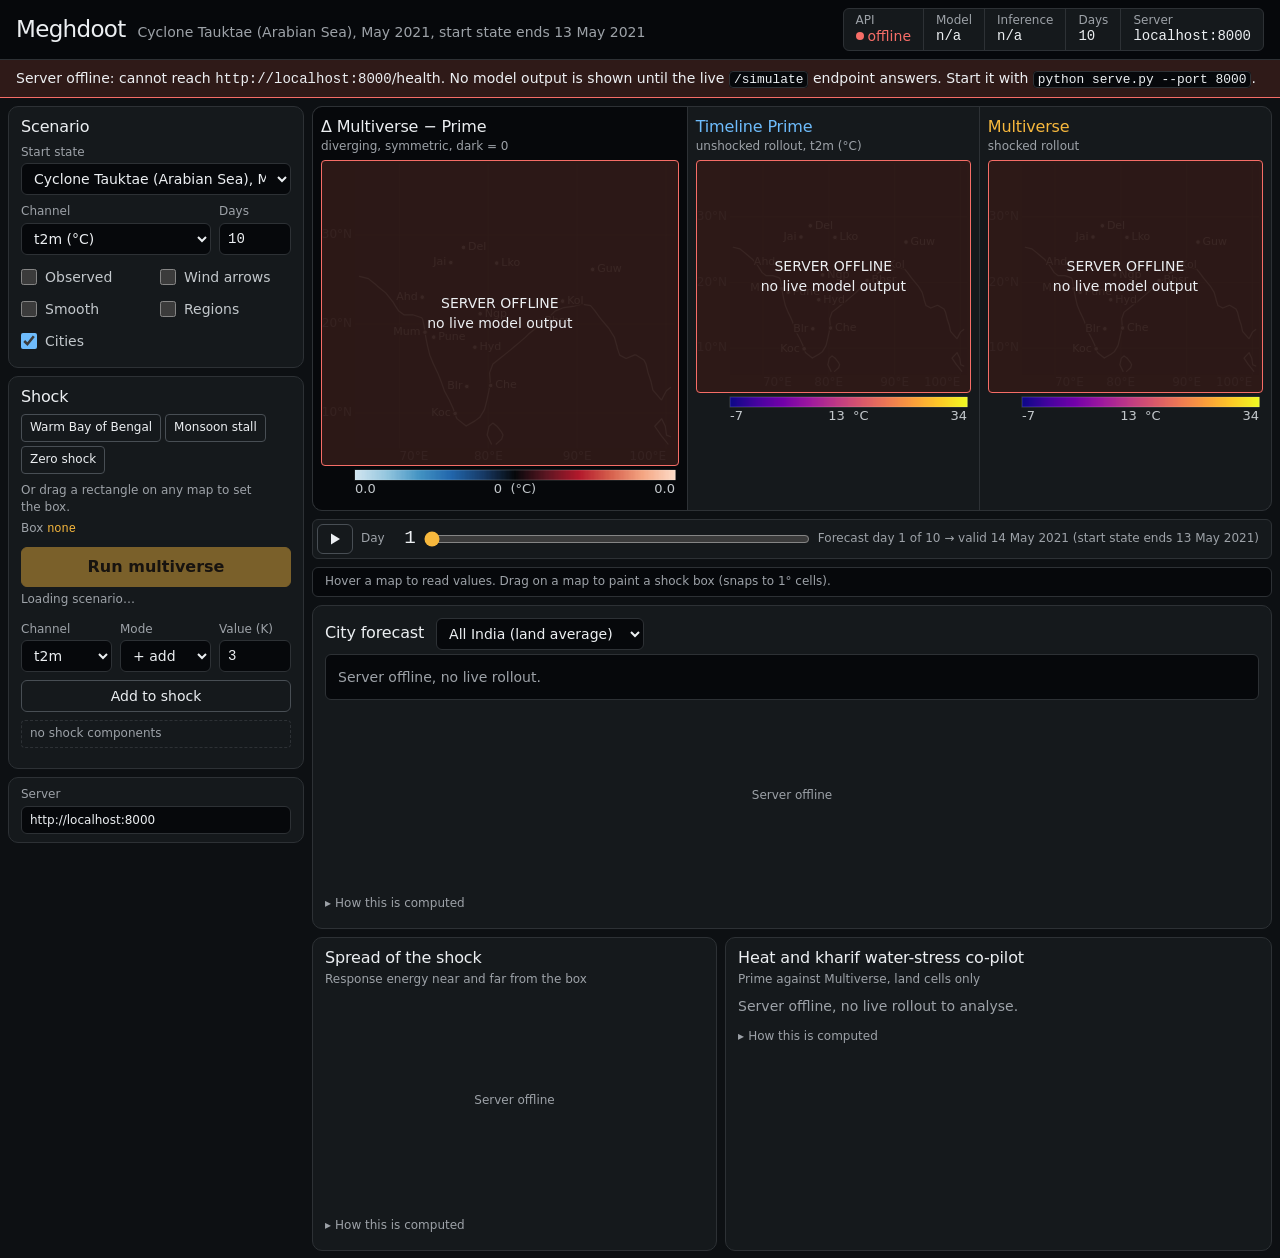
==== commit e3b947fc: "Dashboard: Impeccable review fixes - reachable Run/Day controls, dark-zero lead delta map, perceptua" ====
--- a/dashboard/index.html
+++ b/dashboard/index.html
@@ -19,7 +19,7 @@
       <div class="stat"><dt>Model</dt><dd class="measured" id="modelName">…</dd></div>
       <div class="stat"><dt>Inference</dt><dd class="measured" id="infMs">…</dd></div>
       <div class="stat"><dt>Days</dt><dd class="measured" id="stepsTxt">…</dd></div>
-      <div class="stat stat--url"><dt><label for="baseUrl">Server</label></dt><dd><input id="baseUrl" type="text" spellcheck="false" class="measured"></dd></div>
+      <div class="stat"><dt>Server</dt><dd class="measured" id="hostTxt">…</dd></div>
     </dl>
   </header>
 
@@ -56,29 +56,23 @@
         </div>
         <p class="hint">Or drag a rectangle on any map to set the box.</p>
         <p class="boxline">Box <b id="boxTxt" class="measured">none</b></p>
+        <button type="button" id="runBtn" class="btn btn--primary">Run multiverse</button>
+        <p class="runmsg" id="runMsg" aria-live="polite"></p>
         <div class="row3">
-          <label class="field">Channel<select id="pChSel"></select></label>
-          <label class="field">Mode<select id="pModeSel">
-            <option value="add">+ physical</option>
-            <option value="pct">% of last day</option>
+          <label class="field"><span class="flabel">Channel</span><select id="pChSel"></select></label>
+          <label class="field"><span class="flabel">Mode</span><select id="pModeSel">
+            <option value="add" title="Add a fixed amount in physical units">+ add</option>
+            <option value="pct" title="Percent of the last input day">× % last day</option>
           </select></label>
-          <label class="field">Value <span id="pUnit" class="unit"></span><input id="pVal" type="number" step="any" value="3"></label>
+          <label class="field"><span class="flabel">Value <span id="pUnit" class="unit"></span></span><input id="pVal" type="number" step="any" value="3"></label>
         </div>
         <button type="button" id="addComp" class="btn">Add to shock</button>
         <ul id="compList" class="complist"></ul>
         <p class="pertstats" id="pertStats"></p>
-        <button type="button" id="runBtn" class="btn btn--primary">Run multiverse</button>
-        <p class="runmsg" id="runMsg" aria-live="polite"></p>
       </section>
 
-      <section class="card">
-        <h2>Day</h2>
-        <div class="dayrow">
-          <button type="button" id="playBtn" class="btn btn--icon" aria-label="Play or pause (space)"></button>
-          <input id="daySl" type="range" min="1" max="10" value="1" aria-label="Forecast day">
-          <output class="dayval measured" id="dayTxt" for="daySl">1</output>
-        </div>
-        <p class="datetxt" id="dateTxt"></p>
+      <section class="card card--server">
+        <label class="field"><span class="flabel">Server</span><input id="baseUrl" type="text" spellcheck="false" class="measured"></label>
       </section>
     </aside>
 
@@ -105,17 +99,24 @@
           <canvas class="legend" aria-hidden="true"></canvas>
         </figure>
       </div>
-      <div class="readout measured" id="readout" aria-live="polite">Hover a map to read values. Drag on a map to paint a shock box.</div>
+      <div class="daybar" role="group" aria-label="Forecast day">
+        <button type="button" id="playBtn" class="btn btn--icon" aria-label="Play or pause (space)"></button>
+        <span class="daylabel">Day</span>
+        <output class="dayval measured" id="dayTxt" for="daySl">1</output>
+        <input id="daySl" type="range" min="1" max="10" value="1" aria-label="Forecast day">
+        <p class="datetxt" id="dateTxt"></p>
+      </div>
+      <div class="readout" id="readout" aria-live="polite">Hover a map to read values. Drag on a map to paint a shock box.</div>
       <div class="risknote" id="riskNote" hidden></div>
 
       <section class="card city">
         <div class="cityhead">
           <h2>City forecast</h2>
           <select id="citySel" aria-label="City"></select>
-          <p class="citysum" id="citySum"></p>
         </div>
+        <div class="citysum" id="citySum"></div>
         <canvas id="cityCv" aria-label="Daily temperature and rain for the selected city"></canvas>
-        <p class="foot" id="cityFoot"></p>
+        <details class="howto"><summary>How this is computed</summary><p class="foot" id="cityFoot"></p></details>
       </section>
 
       <div class="lower">
@@ -123,16 +124,16 @@
           <h2>Spread of the shock</h2>
           <p class="h2sub">Response energy near and far from the box</p>
           <canvas id="spreadCv" aria-label="Chart of how far the shock spreads each day"></canvas>
-          <p class="reachrow measured" id="reachRow"></p>
-          <p class="foot">Energy per cell = Σ<sub>channels</sub> (Δ / σ<sub>ch</sub>)², σ = [13.46 K, 7.55 mm/d, 2.90, 2.43 m/s,
+          <p class="reachrow" id="reachRow"></p>
+          <details class="howto"><summary>How this is computed</summary><p class="foot">Energy per cell = Σ<sub>channels</sub> (Δ / σ<sub>ch</sub>)², σ = [13.46 K, 7.55 mm/d, 2.90, 2.43 m/s,
             619 Pa, 20.49 kg/m²]. Near is within 2 cells of the box; far is everything else (mean per cell, log scale).
-            Reach is the furthest cell (Chebyshev distance in 1° grid cells from the box) with energy above 10⁻³, also drawn as a dotted ring on the Δ map.</p>
+            Reach is the furthest cell (Chebyshev distance in 1° grid cells from the box) with energy above 10⁻³, also drawn as a dotted ring on the Δ map.</p></details>
         </section>
         <section class="card impact">
           <h2>Heat and kharif water-stress co-pilot</h2>
           <p class="h2sub">Prime against Multiverse, land cells only</p>
           <div id="impactBody"></div>
-          <p class="foot" id="impactFoot"></p>
+          <details class="howto"><summary>How this is computed</summary><p class="foot" id="impactFoot"></p></details>
         </section>
       </div>
     </main>
--- a/dashboard/style.css
+++ b/dashboard/style.css
@@ -1,178 +1,204 @@
-/* Hallmark · shape: app screen · genre: modern-minimal · theme: Console (deal 2/3, seed climate-digital-twin-instrument-5b61·670bbe34·2026-11-26·r0) · redesign: full
- * nav: top bar with live status readings, controls in a left rail · signature: the Δ map, Multiverse minus Prime, set as the lead panel of one hairline surface · states: loading, offline, busy, full · console: graphite
- * axes: dark/grotesk-sans/chromatic-amber · posture: restrained · contrast: pass · v2.0.0 */
-/* Hallmark · pre-emit critique: P4 H4 E4 S4 R3 V4 · weakest: R, the lower cards stay text-dense because every number on them is the model's own; kept, set in the measured face */
-@import url("./tokens.css");
-@import url("./base.css");
-
-/* ---- Page frame ---------------------------------------------------- */
-:root {
-  --rail: 320px;
-  --font-ui: var(--font-body);
-  --text-ui: var(--text-sm);
-  --text-note: var(--text-xs);
-  --ctl-h: 32px;
-}
-body { font-size: var(--text-ui); line-height: 1.45; }
-b { font-weight: 600; color: var(--color-ink); }
-code { font-family: var(--font-outlier); font-size: 0.92em; background: var(--color-paper-3); border: var(--rule-hair) solid var(--color-rule); border-radius: 4px; padding: 0 var(--space-2xs); }
-.measured { font-family: var(--font-outlier); font-variant-numeric: tabular-nums slashed-zero; }
-
-/* ---- Top bar: name, scenario, live readings ------------------------ */
-.topbar {
-  display: flex; align-items: center; justify-content: space-between; gap: var(--space-md); flex-wrap: wrap;
-  padding: var(--space-xs) var(--space-md); background: var(--color-paper-3); border-bottom: var(--rule-hair) solid var(--color-rule);
-}
-.brand { display: flex; align-items: baseline; gap: var(--space-sm); min-width: 0; }
-.brand h1 { font-size: var(--text-xl); max-width: none; white-space: nowrap; }
-.brand .sub { color: var(--color-muted); white-space: nowrap; overflow: hidden; text-overflow: ellipsis; min-width: 0; }
-.status { display: flex; align-items: stretch; gap: 0; margin: 0; border: var(--rule-hair) solid var(--color-rule); border-radius: var(--radius-pill); background: var(--color-paper-2); }
-.stat { display: flex; flex-direction: column; justify-content: center; gap: 0; padding: var(--space-2xs) var(--space-sm); border-left: var(--rule-hair) solid var(--color-rule); }
-.stat:first-child { border-left: 0; }
-.stat dt { font-size: var(--text-note); color: var(--color-muted); line-height: 1.2; }
-.stat dd { margin: 0; display: flex; align-items: center; gap: var(--space-2xs); color: var(--color-ink); line-height: 1.3; }
-.stat--url input { width: 176px; height: 24px; padding: 0 var(--space-2xs); font-size: var(--text-note); }
-.dot { width: 8px; height: 8px; border-radius: 50%; background: var(--color-muted); flex: none; }
-.dot.ok { background: var(--color-ok); }
-.dot.bad { background: var(--color-bad); }
-
-.offline-banner { background: var(--color-bad-soft); color: var(--color-ink); border-bottom: var(--rule-hair) solid var(--color-bad); padding: var(--space-xs) var(--space-md); }
-
-/* ---- Layout: rail of controls, main instrument --------------------- */
-.layout { display: grid; grid-template-columns: var(--rail) minmax(0, 1fr); gap: var(--space-sm); padding: var(--space-sm); align-items: start; max-width: 1920px; margin-inline: auto; }
-.rail { display: flex; flex-direction: column; gap: var(--space-xs); position: sticky; top: var(--space-sm); }
-.main { min-width: 0; display: flex; flex-direction: column; gap: var(--space-xs); }
-
-.card { color: var(--color-ink); background: var(--color-paper-2); border: var(--rule-hair) solid var(--color-rule); border-radius: var(--radius-card); padding: var(--space-sm); }
-.card h2 { font-size: var(--text-md); max-width: none; margin: 0 0 var(--space-xs); color: var(--color-ink); letter-spacing: -0.01em; }
-.h2sub { color: var(--color-muted); font-size: var(--text-note); margin: calc(-1 * var(--space-2xs)) 0 var(--space-xs); }
-
-/* ---- Fields and controls ------------------------------------------- */
-.field { display: flex; flex-direction: column; gap: var(--space-3xs); font-size: var(--text-note); color: var(--color-muted); }
-select, input[type=number], input[type=text] {
-  width: 100%; height: var(--ctl-h); padding: 0 var(--space-xs); font-family: var(--font-ui); font-size: var(--text-ui); color: var(--color-ink);
-  background: var(--color-paper-3); border: var(--rule-hair) solid var(--color-rule); border-radius: var(--radius-pill);
-  transition: border-color var(--dur-micro) var(--ease-out);
-}
-select:hover, input[type=number]:hover, input[type=text]:hover { border-color: var(--color-rule-2); }
-input[type=number] { font-family: var(--font-outlier); font-variant-numeric: tabular-nums; }
-.row2 { display: grid; grid-template-columns: minmax(0, 1fr) 72px; gap: var(--space-xs); margin-top: var(--space-xs); }
-.row3 { display: grid; grid-template-columns: minmax(0, 1fr) minmax(0, 1fr) 72px; gap: var(--space-xs); margin: var(--space-xs) 0; }
-.toggles { display: grid; grid-template-columns: 1fr 1fr; gap: var(--space-2xs) var(--space-xs); margin: var(--space-xs) 0 0; padding: 0; border: 0; }
-.toggles label { display: flex; align-items: center; gap: var(--space-xs); min-height: 28px; color: var(--color-ink-2); cursor: pointer; }
-.toggles input { accent-color: var(--color-cool); width: 16px; height: 16px; margin: 0; }
-.unit { color: var(--color-accent); }
-
-.btn, .chip, .complist li button {
-  font-family: var(--font-ui); cursor: pointer; color: var(--color-ink); background: var(--color-paper-2);
-  border: var(--rule-hair) solid var(--color-rule-2); border-radius: var(--radius-pill);
-  transition: background-color var(--dur-micro) var(--ease-out), border-color var(--dur-micro) var(--ease-out), transform var(--dur-micro) var(--ease-out);
-}
-.btn { display: inline-flex; align-items: center; justify-content: center; gap: var(--space-xs); width: 100%; min-height: var(--ctl-h); padding: 0 var(--space-sm); font-size: var(--text-ui); font-weight: 500; }
-.btn:hover:not(:disabled), .chip:hover:not(:disabled) { background: var(--color-paper); border-color: var(--color-muted); }
-.btn:active:not(:disabled), .chip:active:not(:disabled) { transform: translateY(1px); }
-.btn:disabled, .chip:disabled { opacity: 0.45; cursor: not-allowed; }
-.btn--primary { margin-top: var(--space-xs); min-height: 40px; font-size: var(--text-md); background: var(--color-accent); border-color: var(--color-accent); color: var(--color-accent-ink); font-weight: 600; }
-.btn--primary:hover:not(:disabled) { background: color-mix(in oklab, var(--color-accent) 88%, var(--color-ink)); border-color: var(--color-accent); }
-.btn--icon { width: 36px; min-width: 36px; padding: 0; flex: none; }
-
-.presets { display: flex; flex-wrap: wrap; gap: var(--space-2xs); }
-.chip { min-height: 28px; padding: 0 var(--space-xs); font-size: var(--text-note); border-radius: 4px; }
-.chip.active { background: var(--color-accent-soft); border-color: var(--color-accent); color: var(--color-ink); }
-.hint { color: var(--color-muted); font-size: var(--text-note); margin: var(--space-xs) 0 var(--space-2xs); }
-.boxline { color: var(--color-muted); font-size: var(--text-note); }
-.boxline b { color: var(--color-accent); font-weight: 400; }
-.complist { list-style: none; margin: var(--space-xs) 0 0; padding: 0; display: flex; flex-direction: column; gap: var(--space-2xs); }
-.complist li { display: flex; justify-content: space-between; align-items: center; gap: var(--space-xs); min-height: 28px;
-  background: var(--color-accent-soft); border: var(--rule-hair) solid color-mix(in oklab, var(--color-accent) 40%, var(--color-rule)); border-radius: 4px;
-  padding: 0 var(--space-2xs) 0 var(--space-xs); font-family: var(--font-outlier); font-size: var(--text-note); }
-.complist li button { min-width: 24px; min-height: 24px; padding: 0; border-color: transparent; background: transparent; color: var(--color-muted); }
-.complist li button:hover { color: var(--color-ink); border-color: var(--color-rule-2); }
-.complist li.empty { background: transparent; border-style: dashed; border-color: var(--color-rule); color: var(--color-muted); font-family: var(--font-ui); justify-content: flex-start; }
-.pertstats { color: var(--color-muted); font-size: var(--text-note); margin-top: var(--space-xs); }
-.runmsg { font-size: var(--text-note); margin-top: var(--space-xs); min-height: 18px; color: var(--color-muted); font-family: var(--font-outlier); }
-.runmsg.err { color: var(--color-bad); }
-.runmsg.ok { color: var(--color-cool); }
-
-.dayrow { display: flex; align-items: center; gap: var(--space-xs); }
-.dayrow input[type=range] { flex: 1; min-width: 0; accent-color: var(--color-accent); height: 28px; }
-.dayval { font-size: var(--text-xl); min-width: 2ch; text-align: right; color: var(--color-ink); }
-.datetxt { color: var(--color-muted); font-size: var(--text-note); margin-top: var(--space-2xs); }
-
-/* ---- The instrument: maps cut from one surface ---------------------- */
-.panels { color: var(--color-ink); display: flex; gap: var(--rule-hair); background: var(--color-rule); border: var(--rule-hair) solid var(--color-rule); border-radius: var(--radius-card); overflow: hidden; }
-.panel { color: var(--color-ink); flex: 1 1 0; min-width: 0; margin: 0; background: var(--color-paper-2); padding: var(--space-xs) var(--space-sm) var(--space-xs); }
-.panel--lead { color: var(--color-ink); background: var(--color-paper-3); }
-.panel figcaption { display: flex; flex-direction: column; gap: 0; margin-bottom: var(--space-2xs); min-width: 0; }
-.ptitle { font-weight: 500; font-size: var(--text-md); color: var(--color-ink); letter-spacing: -0.01em; }
-.panel[data-kind=prime] .ptitle { color: var(--color-cool); }
-.panel[data-kind=multi] .ptitle { color: var(--color-accent); }
-.psub { color: var(--color-muted); font-size: var(--text-note); min-height: 1.4em; white-space: nowrap; overflow: hidden; text-overflow: ellipsis; }
-.cwrap { position: relative; }
-canvas.map { display: block; width: 100%; cursor: crosshair; }
-canvas.legend { display: block; width: 100%; height: 34px; margin-top: var(--space-3xs); }
-.overlay { position: absolute; inset: 0; display: none; align-items: center; justify-content: center; text-align: center; padding: var(--space-sm);
-  font-size: var(--text-ui); color: var(--color-ink-2); background: color-mix(in oklab, var(--color-paper-3) 86%, transparent); border-radius: 4px; pointer-events: none; }
-.overlay.show { display: flex; }
-.overlay.offline { color: var(--color-ink); background: color-mix(in oklab, var(--color-bad-soft) 94%, transparent); outline: var(--rule-hair) solid var(--color-bad); outline-offset: -1px; font-weight: 500; }
-.overlay.busy { background: color-mix(in oklab, var(--color-paper-3) 55%, transparent); color: var(--color-ink); }
-
-.readout { font-size: var(--text-note); color: var(--color-muted); background: var(--color-paper-3); border: var(--rule-hair) solid var(--color-rule); border-radius: var(--radius-pill);
-  padding: var(--space-2xs) var(--space-sm); min-height: 30px; display: flex; align-items: center; flex-wrap: wrap; gap: 0 var(--space-2xs); }
-.readout b { color: var(--color-ink); font-weight: 500; }
-.risknote { font-size: var(--text-note); color: var(--color-muted); background: var(--color-cool-soft); border: var(--rule-hair) solid color-mix(in oklab, var(--color-cool) 45%, var(--color-rule)); border-radius: var(--radius-pill); padding: var(--space-2xs) var(--space-sm); line-height: 1.45; }
-.risknote b { color: var(--color-ink); }
-.risknote.off { background: var(--color-accent-soft); border-color: color-mix(in oklab, var(--color-accent) 45%, var(--color-rule)); }
-
-/* ---- City forecast -------------------------------------------------- */
-.city .cityhead { display: flex; align-items: center; gap: var(--space-sm); flex-wrap: wrap; margin-bottom: var(--space-2xs); }
-.city .cityhead h2 { margin: 0; white-space: nowrap; }
-.city #citySel { width: 208px; flex: 0 0 auto; }
-.citysum { flex: 1 1 320px; min-width: 0; color: var(--color-ink-2); font-variant-numeric: tabular-nums; }
-.citysum b { color: var(--color-ink); }
-#cityCv { width: 100%; height: 176px; display: block; }
-
-/* ---- Lower row: spread and co-pilot --------------------------------- */
-.lower { display: grid; grid-template-columns: minmax(0, 1fr) minmax(0, 1.35fr); gap: var(--space-xs); }
-#spreadCv { width: 100%; height: 210px; display: block; }
-.reachrow { font-size: var(--text-note); color: var(--color-muted); margin-top: var(--space-2xs); }
-.reachrow b { color: var(--color-ink); font-weight: 500; }
-.foot { color: var(--color-muted); font-size: var(--text-note); margin: var(--space-xs) 0 0; line-height: 1.45; max-width: none; }
-
-table.imp { width: 100%; border-collapse: collapse; font-size: var(--text-note); font-variant-numeric: tabular-nums; }
-table.imp th { text-align: left; color: var(--color-muted); font-weight: 500; border-bottom: var(--rule-hair) solid var(--color-rule-2); padding: var(--space-2xs) var(--space-xs); vertical-align: bottom; }
-table.imp td { padding: var(--space-2xs) var(--space-xs); border-bottom: var(--rule-hair) solid var(--color-rule); }
-table.imp td.num { white-space: nowrap; font-family: var(--font-outlier); }
-.arrow { color: var(--color-muted); }
-.up { color: var(--color-bad); } .down { color: var(--color-cool); }
-.risk { display: inline-block; font-weight: 500; padding: 0 var(--space-xs); border-radius: 4px; font-size: var(--text-note); white-space: nowrap; border: var(--rule-hair) solid transparent; }
-.risk.HIGH { background: var(--color-bad-soft); color: var(--color-bad); border-color: color-mix(in oklab, var(--color-bad) 45%, transparent); }
-.risk.MODERATE { background: var(--color-accent-soft); color: var(--color-accent); border-color: color-mix(in oklab, var(--color-accent) 45%, transparent); }
-.risk.LOW { background: var(--color-ok-soft); color: var(--color-ok); border-color: color-mix(in oklab, var(--color-ok) 40%, transparent); }
-.risk.WET { background: var(--color-cool-soft); color: var(--color-cool); border-color: color-mix(in oklab, var(--color-cool) 45%, transparent); }
-.risk.NA { background: var(--color-paper-3); color: var(--color-ink-2); border-color: var(--color-rule); }
-.advis { margin: var(--space-xs) 0 0; padding: 0; list-style: none; display: flex; flex-direction: column; gap: var(--rule-hair);
-  background: var(--color-rule); border: var(--rule-hair) solid var(--color-rule); border-radius: var(--radius-pill); overflow: hidden; }
-.advis li { position: relative; font-size: var(--text-note); color: var(--color-ink-2); background: var(--color-paper-3); padding: var(--space-2xs) var(--space-sm) var(--space-2xs) var(--space-lg); line-height: 1.45; }
-.advis li::before { content: ""; position: absolute; left: var(--space-sm); top: 0.7em; width: 6px; height: 6px; background: var(--color-muted); }
-.advis li.HIGH::before { background: var(--color-bad); }
-.advis li.MODERATE::before { background: var(--color-accent); }
-.advis li.LOW::before { background: var(--color-ok); }
-.advis li.WET::before { background: var(--color-cool); }
-.muted { color: var(--color-muted); }
-.noscript { padding: var(--space-md); color: var(--color-ink-2); }
-
-/* ---- Widths --------------------------------------------------------- */
-@media (max-width: 1500px) {
-  :root { --rail: 296px; }
-  .layout { gap: var(--space-xs); padding: var(--space-xs); }
-  .panel { padding-inline: var(--space-xs); }
-}
-@media (max-width: 1250px) {
-  .lower { grid-template-columns: minmax(0, 1fr); }
-}
-@media (max-width: 60rem) {
-  .layout { grid-template-columns: minmax(0, 1fr); }
-  .rail { position: static; }
-  .panels { flex-direction: column; }
-}
+/* Hallmark · shape: app screen · genre: modern-minimal · theme: Console (deal 2/3, seed climate-digital-twin-instrument-5b61·670bbe34·2026-11-26·r0) · redesign: full
+ * nav: top bar with live status readings, controls in a left rail · signature: the Δ map, Multiverse minus Prime, set as the lead panel of one hairline surface · states: loading, offline, busy, full · console: graphite
+ * axes: dark/grotesk-sans/chromatic-amber · posture: restrained · contrast: pass · v2.0.0 */
+/* Hallmark · pre-emit critique: P4 H4 E4 S4 R3 V4 · weakest: R, the lower cards stay text-dense because every number on them is the model's own; kept, set in the measured face */
+@import url("./tokens.css");
+@import url("./base.css");
+
+/* ---- Page frame ---------------------------------------------------- */
+:root {
+  --rail: 320px;
+  --font-ui: var(--font-body);
+  --text-ui: var(--text-sm);
+  --text-note: var(--text-xs);
+  --ctl-h: 32px;
+}
+body { font-size: var(--text-ui); line-height: 1.45; }
+b { font-weight: 600; color: var(--color-ink); }
+code { font-family: var(--font-outlier); font-size: 0.92em; background: var(--color-paper-3); border: var(--rule-hair) solid var(--color-rule); border-radius: 4px; padding: 0 var(--space-2xs); }
+.measured { font-family: var(--font-outlier); font-variant-numeric: tabular-nums slashed-zero; }
+
+/* ---- Top bar: name, scenario, live readings ------------------------ */
+.topbar {
+  display: flex; align-items: center; justify-content: space-between; gap: var(--space-md); flex-wrap: wrap;
+  padding: var(--space-xs) var(--space-md); background: var(--color-paper-3); border-bottom: var(--rule-hair) solid var(--color-rule);
+}
+.brand { display: flex; align-items: baseline; gap: var(--space-sm); min-width: 0; }
+.brand h1 { font-size: var(--text-xl); max-width: none; white-space: nowrap; }
+.brand .sub { color: var(--color-muted); white-space: nowrap; overflow: hidden; text-overflow: ellipsis; min-width: 0; }
+.status { display: flex; align-items: stretch; gap: 0; margin: 0; border: var(--rule-hair) solid var(--color-rule); border-radius: var(--radius-pill); background: var(--color-paper-2); }
+.stat { display: flex; flex-direction: column; justify-content: center; gap: 0; padding: var(--space-2xs) var(--space-sm); border-left: var(--rule-hair) solid var(--color-rule); }
+.stat:first-child { border-left: 0; }
+.stat dt { font-size: var(--text-note); color: var(--color-muted); line-height: 1.2; }
+.stat dd { margin: 0; display: flex; align-items: center; gap: var(--space-2xs); color: var(--color-ink); line-height: 1.3; }
+.dot { width: 8px; height: 8px; border-radius: 50%; background: var(--color-muted); flex: none; }
+.dot.ok { background: var(--color-ok); }
+.dot.bad { background: var(--color-bad); }
+
+.offline-banner { background: var(--color-bad-soft); color: var(--color-ink); border-bottom: var(--rule-hair) solid var(--color-bad); padding: var(--space-xs) var(--space-md); }
+
+/* ---- Layout: rail of controls, main instrument --------------------- */
+.layout { display: grid; grid-template-columns: var(--rail) minmax(0, 1fr); gap: var(--space-sm); padding: var(--space-sm); align-items: start; max-width: 1920px; margin-inline: auto; }
+.rail { display: flex; flex-direction: column; gap: var(--space-xs); position: sticky; top: var(--space-sm);
+  max-height: calc(100vh - 2 * var(--space-sm)); overflow-y: auto; overscroll-behavior: contain; }
+.main { min-width: 0; display: flex; flex-direction: column; gap: var(--space-xs); }
+
+.card { color: var(--color-ink); background: var(--color-paper-2); border: var(--rule-hair) solid var(--color-rule); border-radius: var(--radius-card); padding: var(--space-sm); }
+.card h2 { font-size: var(--text-md); max-width: none; margin: 0 0 var(--space-xs); color: var(--color-ink); letter-spacing: -0.01em; }
+.h2sub { color: var(--color-muted); font-size: var(--text-note); margin: calc(-1 * var(--space-2xs)) 0 var(--space-xs); }
+
+/* ---- Fields and controls ------------------------------------------- */
+.field { display: flex; flex-direction: column; gap: var(--space-3xs); font-size: var(--text-note); color: var(--color-muted); }
+.flabel { white-space: nowrap; overflow: hidden; text-overflow: ellipsis; }
+select, input[type=number], input[type=text] {
+  width: 100%; height: var(--ctl-h); padding: 0 var(--space-xs); font-family: var(--font-ui); font-size: var(--text-ui); color: var(--color-ink);
+  background: var(--color-paper-3); border: var(--rule-hair) solid var(--color-rule); border-radius: var(--radius-pill);
+  transition: border-color var(--dur-micro) var(--ease-out);
+}
+select:hover, input[type=number]:hover, input[type=text]:hover { border-color: var(--color-rule-2); }
+input[type=number] { font-family: var(--font-outlier); font-variant-numeric: tabular-nums; }
+.row2 { display: grid; grid-template-columns: minmax(0, 1fr) 72px; gap: var(--space-xs); margin-top: var(--space-xs); }
+.row3 { display: grid; grid-template-columns: minmax(0, 1fr) minmax(0, 1fr) 72px; gap: var(--space-xs); margin: var(--space-sm) 0 var(--space-xs); align-items: end; }
+.toggles { display: grid; grid-template-columns: 1fr 1fr; gap: var(--space-2xs) var(--space-xs); margin: var(--space-xs) 0 0; padding: 0; border: 0; }
+.toggles label { display: flex; align-items: center; gap: var(--space-xs); min-height: 28px; color: var(--color-ink-2); cursor: pointer; }
+.toggles input { accent-color: var(--color-cool); width: 16px; height: 16px; margin: 0; }
+.unit { color: var(--color-muted); white-space: nowrap; }
+
+.btn, .chip, .complist li button {
+  font-family: var(--font-ui); cursor: pointer; color: var(--color-ink); background: var(--color-paper-2);
+  border: var(--rule-hair) solid var(--color-rule-2); border-radius: var(--radius-pill);
+  transition: background-color var(--dur-micro) var(--ease-out), border-color var(--dur-micro) var(--ease-out), transform var(--dur-micro) var(--ease-out);
+}
+.btn { display: inline-flex; align-items: center; justify-content: center; gap: var(--space-xs); width: 100%; min-height: var(--ctl-h); padding: 0 var(--space-sm); font-size: var(--text-ui); font-weight: 500; }
+.btn:hover:not(:disabled), .chip:hover:not(:disabled) { background: var(--color-paper); border-color: var(--color-muted); }
+.btn:active:not(:disabled), .chip:active:not(:disabled) { transform: translateY(1px); }
+.btn:disabled, .chip:disabled { opacity: 0.45; cursor: not-allowed; }
+.btn--primary { margin-top: var(--space-xs); min-height: 40px; font-size: var(--text-md); background: var(--color-accent); border-color: var(--color-accent); color: var(--color-accent-ink); font-weight: 600; }
+.btn--primary:hover:not(:disabled) { background: color-mix(in oklab, var(--color-accent) 88%, var(--color-ink)); border-color: var(--color-accent); }
+.btn--icon { width: 36px; min-width: 36px; padding: 0; flex: none; }
+
+.presets { display: flex; flex-wrap: wrap; gap: var(--space-2xs); }
+.chip { min-height: 28px; padding: 0 var(--space-xs); font-size: var(--text-note); border-radius: 4px; }
+.chip.active { background: var(--color-accent-soft); border-color: var(--color-accent); color: var(--color-ink); }
+.hint { color: var(--color-muted); font-size: var(--text-note); margin: var(--space-xs) 0 var(--space-2xs); }
+.boxline { color: var(--color-muted); font-size: var(--text-note); }
+.boxline b { color: var(--color-accent); font-weight: 400; }
+.complist { list-style: none; margin: var(--space-xs) 0 0; padding: 0; display: flex; flex-direction: column; gap: var(--space-2xs); }
+.complist li { display: flex; justify-content: space-between; align-items: center; gap: var(--space-xs); min-height: 28px;
+  background: var(--color-accent-soft); border: var(--rule-hair) solid color-mix(in oklab, var(--color-accent) 40%, var(--color-rule)); border-radius: 4px;
+  padding: 0 var(--space-2xs) 0 var(--space-xs); font-family: var(--font-outlier); font-size: var(--text-note); }
+.complist li button { min-width: 24px; min-height: 24px; padding: 0; border-color: transparent; background: transparent; color: var(--color-muted); }
+.complist li button:hover { color: var(--color-ink); border-color: var(--color-rule-2); }
+.complist li.empty { background: transparent; border-style: dashed; border-color: var(--color-rule); color: var(--color-muted); font-family: var(--font-ui); justify-content: flex-start; }
+.pertstats { color: var(--color-muted); font-size: var(--text-note); margin-top: var(--space-xs); }
+.runmsg { font-size: var(--text-note); margin-top: var(--space-2xs); min-height: 18px; color: var(--color-muted); }
+.runmsg.err { color: var(--color-bad); }
+.runmsg.ok { color: var(--color-ink-2); }
+.card--server { padding-block: var(--space-xs); }
+.card--server input { height: 28px; font-size: var(--text-note); }
+
+/* ---- Day bar under the maps ----------------------------------------- */
+.daybar { display: flex; align-items: center; gap: var(--space-xs); min-width: 0; padding: var(--space-2xs) var(--space-sm) var(--space-2xs) var(--space-2xs);
+  background: var(--color-paper-2); border: var(--rule-hair) solid var(--color-rule); border-radius: var(--radius-pill); }
+.daybar .btn--icon { min-height: 30px; }
+.daylabel { color: var(--color-muted); font-size: var(--text-note); }
+.dayval { font-size: var(--text-lg); min-width: 2ch; text-align: right; color: var(--color-ink); line-height: 1; }
+.daybar input[type=range] { flex: 1 1 240px; min-width: 120px; accent-color: var(--color-accent); height: 28px; margin: 0; }
+.datetxt { flex: 0 1 auto; min-width: 0; color: var(--color-muted); font-size: var(--text-note); white-space: nowrap; overflow: hidden; text-overflow: ellipsis; }
+
+/* ---- The instrument: maps cut from one surface ---------------------- */
+.panels { color: var(--color-ink); display: flex; gap: var(--rule-hair); background: var(--color-rule); border: var(--rule-hair) solid var(--color-rule); border-radius: var(--radius-card); overflow: hidden; }
+.panel { color: var(--color-ink); flex: 1 1 0; min-width: 0; margin: 0; background: var(--color-paper-2); padding: var(--space-xs) var(--space-sm) var(--space-xs); }
+.panel--lead { color: var(--color-ink); background: var(--color-paper-3); flex: 1.3 1 0; order: -1; }
+.panel figcaption { display: flex; flex-direction: column; gap: 0; margin-bottom: var(--space-2xs); min-width: 0; }
+.ptitle { font-weight: 500; font-size: var(--text-md); color: var(--color-ink); letter-spacing: -0.01em; }
+.panel[data-kind=prime] .ptitle { color: var(--color-cool); }
+.panel[data-kind=multi] .ptitle { color: var(--color-accent); }
+.psub { color: var(--color-muted); font-size: var(--text-note); min-height: 1.4em; white-space: nowrap; overflow: hidden; text-overflow: ellipsis; }
+.cwrap { position: relative; }
+canvas.map { display: block; width: 100%; cursor: crosshair; }
+canvas.legend { display: block; width: 100%; height: 34px; margin-top: var(--space-3xs); }
+.overlay { position: absolute; inset: 0; display: none; align-items: center; justify-content: center; text-align: center; padding: var(--space-sm);
+  font-size: var(--text-ui); color: var(--color-ink-2); background: color-mix(in oklab, var(--color-paper-3) 86%, transparent); border-radius: 4px; pointer-events: none; }
+.overlay.show { display: flex; }
+.overlay.offline { color: var(--color-ink); background: color-mix(in oklab, var(--color-bad-soft) 94%, transparent); outline: var(--rule-hair) solid var(--color-bad); outline-offset: -1px; font-weight: 500; }
+.overlay.busy { background: color-mix(in oklab, var(--color-paper-3) 55%, transparent); color: var(--color-ink); }
+
+.readout { font-size: var(--text-note); color: var(--color-muted); background: var(--color-paper-3); border: var(--rule-hair) solid var(--color-rule); border-radius: var(--radius-pill);
+  padding: var(--space-2xs) var(--space-sm); min-height: 30px; display: flex; align-items: center; flex-wrap: wrap; gap: 0 var(--space-2xs); }
+.readout b { color: var(--color-ink); font-weight: 500; font-family: var(--font-outlier); font-variant-numeric: tabular-nums slashed-zero; }
+.risknote { font-size: var(--text-note); color: var(--color-muted); background: var(--color-cool-soft); border: var(--rule-hair) solid color-mix(in oklab, var(--color-cool) 45%, var(--color-rule)); border-radius: var(--radius-pill); padding: var(--space-2xs) var(--space-sm); line-height: 1.45; }
+.risknote b { color: var(--color-ink); }
+.risknote.off { background: var(--color-accent-soft); border-color: color-mix(in oklab, var(--color-accent) 45%, var(--color-rule)); }
+
+/* ---- City forecast -------------------------------------------------- */
+.city .cityhead { display: flex; align-items: center; gap: var(--space-sm); flex-wrap: wrap; margin-bottom: var(--space-2xs); }
+.city .cityhead h2 { margin: 0; white-space: nowrap; }
+.city #citySel { width: 208px; flex: 0 0 auto; }
+.citysum { display: flex; flex-wrap: wrap; align-items: stretch; margin: var(--space-2xs) 0 var(--space-xs); min-height: 46px;
+  border: var(--rule-hair) solid var(--color-rule); border-radius: var(--radius-pill); background: var(--color-paper-3); color: var(--color-ink-2); }
+.citysum > .muted { align-self: center; padding: var(--space-2xs) var(--space-sm); }
+.cstat { display: flex; flex-direction: column; justify-content: center; gap: 0; padding: var(--space-2xs) var(--space-sm); border-left: var(--rule-hair) solid var(--color-rule); min-width: 0; }
+.cstat:first-child { border-left: 0; }
+.cstat-l { font-size: var(--text-note); color: var(--color-muted); line-height: 1.2; white-space: nowrap; }
+.cstat-v { font-size: var(--text-md); color: var(--color-ink); line-height: 1.35; white-space: nowrap; }
+.cstat-v b { font-weight: 500; }
+.cstat-v .arrow, .cstat-d { font-size: var(--text-note); }
+.cstat-d { color: var(--color-muted); }
+#cityCv { width: 100%; height: 176px; display: block; }
+
+/* ---- Lower row: spread and co-pilot --------------------------------- */
+.lower { display: grid; grid-template-columns: minmax(0, 1fr) minmax(0, 1.35fr); gap: var(--space-xs); }
+#spreadCv { width: 100%; height: 210px; display: block; }
+.reachrow { font-size: var(--text-note); color: var(--color-muted); margin-top: var(--space-2xs); }
+.reachrow b { color: var(--color-ink); font-weight: 500; font-family: var(--font-outlier); font-variant-numeric: tabular-nums; }
+.howto { margin: var(--space-xs) 0 0; }
+.howto summary { width: fit-content; cursor: pointer; color: var(--color-muted); font-size: var(--text-note); min-height: 24px; display: flex; align-items: center; gap: var(--space-2xs); list-style: none; border-radius: 4px; }
+.howto summary::-webkit-details-marker { display: none; }
+.howto summary::before { content: "▸"; display: inline-block; transition: transform var(--dur-micro) var(--ease-out); }
+.howto[open] summary::before { transform: rotate(90deg); }
+.howto summary:hover { color: var(--color-ink-2); }
+.foot { color: var(--color-muted); font-size: var(--text-note); margin: var(--space-2xs) 0 0; line-height: 1.45; max-width: none; }
+
+table.imp { width: 100%; border-collapse: collapse; font-size: var(--text-note); font-variant-numeric: tabular-nums; }
+table.imp th { text-align: left; color: var(--color-muted); font-weight: 500; border-bottom: var(--rule-hair) solid var(--color-rule-2); padding: var(--space-2xs) var(--space-xs); vertical-align: bottom; }
+table.imp td { padding: var(--space-2xs) var(--space-xs); border-bottom: var(--rule-hair) solid var(--color-rule); }
+table.imp td.num { white-space: nowrap; font-family: var(--font-outlier); }
+.arrow { color: var(--color-muted); }
+.up, .down { color: var(--color-ink); }
+.up::before { content: "\25B2\00A0"; font-size: 0.8em; }
+.down::before { content: "\25BC\00A0"; font-size: 0.8em; }
+.risk { display: inline-block; font-weight: 500; padding: 0 var(--space-xs); border-radius: 4px; font-size: var(--text-note); white-space: nowrap; border: var(--rule-hair) solid transparent; }
+.risk.HIGH { background: var(--color-bad-soft); color: var(--color-bad); border-color: color-mix(in oklab, var(--color-bad) 45%, transparent); }
+.risk.MODERATE { background: var(--color-accent-soft); color: var(--color-accent); border-color: color-mix(in oklab, var(--color-accent) 45%, transparent); }
+.risk.LOW { background: transparent; border-color: transparent; padding-inline: 0; font-weight: 400; color: color-mix(in oklab, var(--color-ok) 45%, var(--color-muted)); }
+.risk.WET { background: var(--color-cool-soft); color: var(--color-cool); border-color: color-mix(in oklab, var(--color-cool) 45%, transparent); }
+.risk.NA { background: var(--color-paper-3); color: var(--color-ink-2); border-color: var(--color-rule); }
+.advis { margin: var(--space-xs) 0 0; padding: 0; list-style: none; display: flex; flex-direction: column; gap: var(--rule-hair);
+  background: var(--color-rule); border: var(--rule-hair) solid var(--color-rule); border-radius: var(--radius-pill); overflow: hidden; }
+.advis li { position: relative; font-size: var(--text-note); color: var(--color-ink-2); background: var(--color-paper-3); padding: var(--space-2xs) var(--space-sm) var(--space-2xs) var(--space-lg); line-height: 1.45; }
+.advis li::before { content: ""; position: absolute; left: var(--space-sm); top: 0.7em; width: 6px; height: 6px; background: var(--color-muted); }
+.advis li.HIGH::before { background: var(--color-bad); }
+.advis li.MODERATE::before { background: var(--color-accent); }
+.advis li.LOW::before { background: var(--color-ok); }
+.advis li.WET::before { background: var(--color-cool); }
+.muted { color: var(--color-muted); }
+.advnone { margin: var(--space-xs) 0 0; font-size: var(--text-note); }
+.noscript { padding: var(--space-md); color: var(--color-ink-2); }
+
+/* ---- Widths --------------------------------------------------------- */
+@media (max-width: 1500px) {
+  :root { --rail: 296px; }
+  .layout { gap: var(--space-xs); padding: var(--space-xs); }
+  .panel { padding-inline: var(--space-xs); }
+}
+@media (max-width: 1250px) {
+  .lower { grid-template-columns: minmax(0, 1fr); }
+}
+@media (max-width: 60rem) {
+  .layout { grid-template-columns: minmax(0, 1fr); }
+  .rail { position: static; max-height: none; overflow: visible; }
+  .panels { flex-direction: column; }
+}
+#impactBody { overflow-x: auto; }
+#impactBody table.imp { min-width: 560px; }
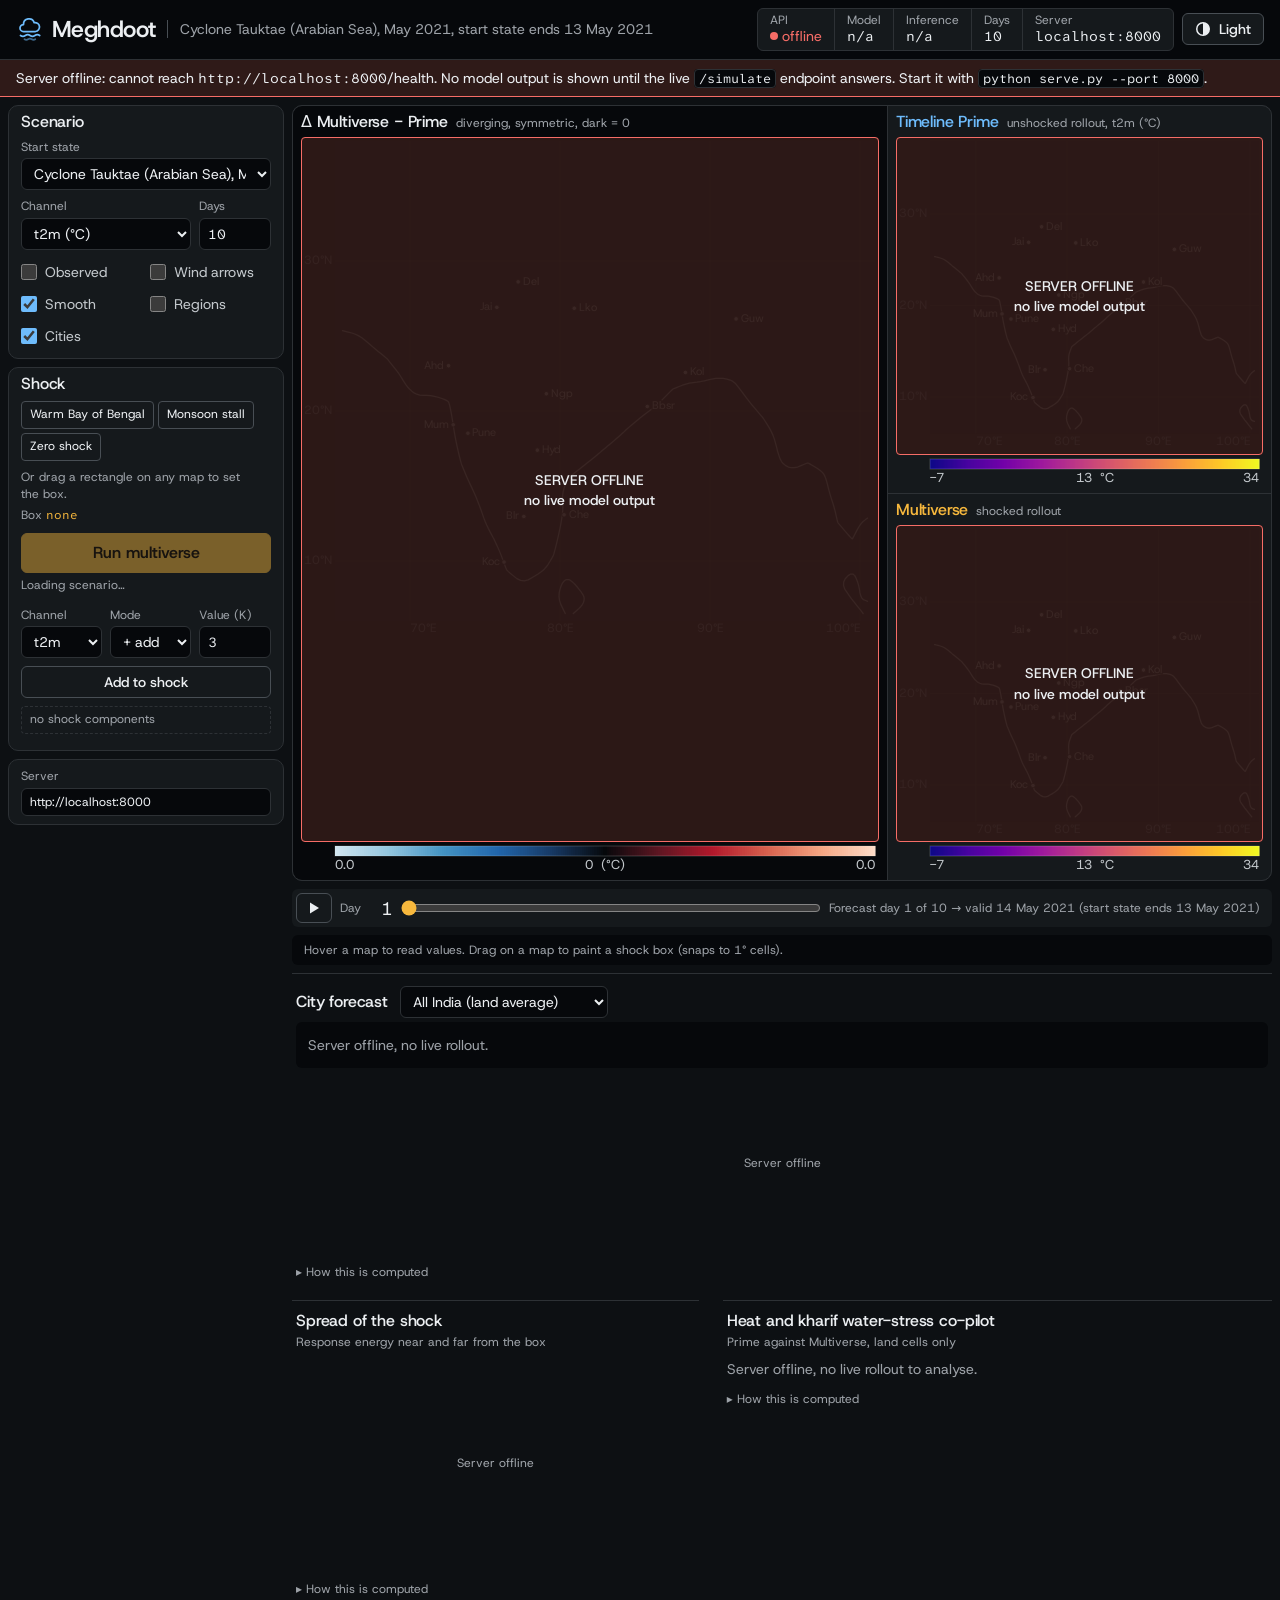
==== commit 6965c06b: "Dashboard: smooth relief-shaded maps with Chaikin coastline, light paper theme for projectors, lead " ====
--- a/dashboard/index.html
+++ b/dashboard/index.html
@@ -1,145 +1,159 @@
-<!doctype html>
-<html lang="en">
-<head>
-  <meta charset="utf-8">
-  <meta name="viewport" content="width=device-width, initial-scale=1">
-  <title>Meghdoot, the Multiverse of Monsoon climate twin</title>
-  <meta name="description" content="Roll India's weather forward ten days, paint a shock, and watch it ripple across the country.">
-  <link rel="icon" href="data:,">
-  <link rel="stylesheet" href="style.css">
-</head>
-<body>
-  <header class="topbar">
-    <div class="brand">
-      <h1 id="appTitle">Meghdoot</h1>
-      <p class="sub" id="scenSub">Loading scenarios…</p>
-    </div>
-    <dl class="status" id="statusBar">
-      <div class="stat"><dt>API</dt><dd><span class="dot" id="apiDot"></span><span id="apiText">checking…</span></dd></div>
-      <div class="stat"><dt>Model</dt><dd class="measured" id="modelName">…</dd></div>
-      <div class="stat"><dt>Inference</dt><dd class="measured" id="infMs">…</dd></div>
-      <div class="stat"><dt>Days</dt><dd class="measured" id="stepsTxt">…</dd></div>
-      <div class="stat"><dt>Server</dt><dd class="measured" id="hostTxt">…</dd></div>
-    </dl>
-  </header>
-
-  <div class="offline-banner" id="offlineBanner" role="alert" hidden>
-    Server offline: cannot reach <span id="offlineUrl" class="measured"></span>/health. No model output is shown until the live
-    <code>/simulate</code> endpoint answers. Start it with <code>python serve.py --port 8000</code>.
-  </div>
-
-  <div class="layout">
-    <aside class="rail" aria-label="Controls">
-      <section class="card">
-        <h2>Scenario</h2>
-        <label class="field">Start state<select id="scenSel"></select></label>
-        <div class="row2">
-          <label class="field">Channel<select id="chSel"></select></label>
-          <label class="field">Days<input id="stepsIn" type="number" min="1" max="30" value="10"></label>
-        </div>
-        <fieldset class="toggles">
-          <legend class="visually-hidden">Map layers</legend>
-          <label><input type="checkbox" id="obsTog"> Observed</label>
-          <label><input type="checkbox" id="arrowTog"> Wind arrows</label>
-          <label><input type="checkbox" id="smoothTog"> Smooth</label>
-          <label><input type="checkbox" id="regionTog"> Regions</label>
-          <label><input type="checkbox" id="cityTog" checked> Cities</label>
-        </fieldset>
-      </section>
-
-      <section class="card card--shock">
-        <h2>Shock</h2>
-        <div class="presets" role="group" aria-label="Shock presets">
-          <button type="button" data-preset="bob" class="chip">Warm Bay of Bengal</button>
-          <button type="button" data-preset="stall" class="chip">Monsoon stall</button>
-          <button type="button" data-preset="zero" class="chip">Zero shock</button>
-        </div>
-        <p class="hint">Or drag a rectangle on any map to set the box.</p>
-        <p class="boxline">Box <b id="boxTxt" class="measured">none</b></p>
-        <button type="button" id="runBtn" class="btn btn--primary">Run multiverse</button>
-        <p class="runmsg" id="runMsg" aria-live="polite"></p>
-        <div class="row3">
-          <label class="field"><span class="flabel">Channel</span><select id="pChSel"></select></label>
-          <label class="field"><span class="flabel">Mode</span><select id="pModeSel">
-            <option value="add" title="Add a fixed amount in physical units">+ add</option>
-            <option value="pct" title="Percent of the last input day">× % last day</option>
-          </select></label>
-          <label class="field"><span class="flabel">Value <span id="pUnit" class="unit"></span></span><input id="pVal" type="number" step="any" value="3"></label>
-        </div>
-        <button type="button" id="addComp" class="btn">Add to shock</button>
-        <ul id="compList" class="complist"></ul>
-        <p class="pertstats" id="pertStats"></p>
-      </section>
-
-      <section class="card card--server">
-        <label class="field"><span class="flabel">Server</span><input id="baseUrl" type="text" spellcheck="false" class="measured"></label>
-      </section>
-    </aside>
-
-    <main class="main">
-      <div class="panels" id="panels">
-        <figure class="panel" data-kind="obs" id="panelObs" hidden>
-          <figcaption><span class="ptitle">Observed</span><span class="psub" id="subObs"></span></figcaption>
-          <div class="cwrap"><canvas class="map" aria-label="Map of the observed weather"></canvas><div class="overlay"></div></div>
-          <canvas class="legend" aria-hidden="true"></canvas>
-        </figure>
-        <figure class="panel" data-kind="prime">
-          <figcaption><span class="ptitle">Timeline Prime</span><span class="psub" id="subPrime">unshocked rollout</span></figcaption>
-          <div class="cwrap"><canvas class="map" aria-label="Map of the unshocked rollout"></canvas><div class="overlay"></div></div>
-          <canvas class="legend" aria-hidden="true"></canvas>
-        </figure>
-        <figure class="panel" data-kind="multi">
-          <figcaption><span class="ptitle">Multiverse</span><span class="psub" id="subMulti">shocked rollout</span></figcaption>
-          <div class="cwrap"><canvas class="map" aria-label="Map of the shocked rollout"></canvas><div class="overlay"></div></div>
-          <canvas class="legend" aria-hidden="true"></canvas>
-        </figure>
-        <figure class="panel panel--lead" data-kind="delta">
-          <figcaption><span class="ptitle">Δ Multiverse − Prime</span><span class="psub" id="subDelta"></span></figcaption>
-          <div class="cwrap"><canvas class="map" aria-label="Map of the difference the shock makes"></canvas><div class="overlay"></div></div>
-          <canvas class="legend" aria-hidden="true"></canvas>
-        </figure>
-      </div>
-      <div class="daybar" role="group" aria-label="Forecast day">
-        <button type="button" id="playBtn" class="btn btn--icon" aria-label="Play or pause (space)"></button>
-        <span class="daylabel">Day</span>
-        <output class="dayval measured" id="dayTxt" for="daySl">1</output>
-        <input id="daySl" type="range" min="1" max="10" value="1" aria-label="Forecast day">
-        <p class="datetxt" id="dateTxt"></p>
-      </div>
-      <div class="readout" id="readout" aria-live="polite">Hover a map to read values. Drag on a map to paint a shock box.</div>
-      <div class="risknote" id="riskNote" hidden></div>
-
-      <section class="card city">
-        <div class="cityhead">
-          <h2>City forecast</h2>
-          <select id="citySel" aria-label="City"></select>
-        </div>
-        <div class="citysum" id="citySum"></div>
-        <canvas id="cityCv" aria-label="Daily temperature and rain for the selected city"></canvas>
-        <details class="howto"><summary>How this is computed</summary><p class="foot" id="cityFoot"></p></details>
-      </section>
-
-      <div class="lower">
-        <section class="card spread">
-          <h2>Spread of the shock</h2>
-          <p class="h2sub">Response energy near and far from the box</p>
-          <canvas id="spreadCv" aria-label="Chart of how far the shock spreads each day"></canvas>
-          <p class="reachrow" id="reachRow"></p>
-          <details class="howto"><summary>How this is computed</summary><p class="foot">Energy per cell = Σ<sub>channels</sub> (Δ / σ<sub>ch</sub>)², σ = [13.46 K, 7.55 mm/d, 2.90, 2.43 m/s,
-            619 Pa, 20.49 kg/m²]. Near is within 2 cells of the box; far is everything else (mean per cell, log scale).
-            Reach is the furthest cell (Chebyshev distance in 1° grid cells from the box) with energy above 10⁻³, also drawn as a dotted ring on the Δ map.</p></details>
-        </section>
-        <section class="card impact">
-          <h2>Heat and kharif water-stress co-pilot</h2>
-          <p class="h2sub">Prime against Multiverse, land cells only</p>
-          <div id="impactBody"></div>
-          <details class="howto"><summary>How this is computed</summary><p class="foot" id="impactFoot"></p></details>
-        </section>
-      </div>
-    </main>
-  </div>
-  <noscript><p class="noscript">This dashboard needs JavaScript: every map comes from a live call to the model server.</p></noscript>
-  <script src="colormaps.js"></script>
-  <script src="app.js"></script>
-</body>
-</html>
+<!doctype html>
+<html lang="en">
+<head>
+  <meta charset="utf-8">
+  <meta name="viewport" content="width=device-width, initial-scale=1">
+  <title>Meghdoot, the Multiverse of Monsoon climate twin</title>
+  <meta name="description" content="Roll India's weather forward ten days, paint a shock, and watch it ripple across the country.">
+  <link rel="icon" href="data:,">
+  <script>try { if (localStorage.getItem('mom.theme') === 'paper') document.documentElement.dataset.theme = 'paper'; } catch (e) {}</script>
+  <link rel="stylesheet" href="style.css">
+</head>
+<body>
+  <header class="topbar">
+    <div class="brand">
+      <div class="wordmark">
+        <svg class="mark" width="28" height="28" viewBox="0 0 28 28" aria-hidden="true" fill="none" stroke="currentColor" stroke-width="1.75" stroke-linecap="round" stroke-linejoin="round">
+          <path d="M7.5 16.5A3.5 3.5 0 0 1 7.5 9.5A5.5 5.5 0 0 1 18.2 7.6A4.5 4.5 0 1 1 19.5 16.5Z"/>
+          <path d="M4.5 20.5c1.6 1.1 3.2 1.1 4.8 0s3.2-1.1 4.8 0 3.2 1.1 4.8 0 3.2-1.1 4.8 0"/>
+          <path d="M8.5 24.25c1.2.8 2.4.8 3.6 0s2.4-.8 3.6 0 2.4.8 3.6 0" opacity="0.55"/>
+        </svg>
+        <h1 id="appTitle">Meghdoot</h1>
+      </div>
+      <p class="sub" id="scenSub">Loading scenarios…</p>
+    </div>
+    <div class="topright">
+    <dl class="status" id="statusBar">
+      <div class="stat"><dt>API</dt><dd><span class="dot" id="apiDot"></span><span id="apiText">checking…</span></dd></div>
+      <div class="stat"><dt>Model</dt><dd class="measured" id="modelName">…</dd></div>
+      <div class="stat"><dt>Inference</dt><dd class="measured" id="infMs">…</dd></div>
+      <div class="stat"><dt>Days</dt><dd class="measured" id="stepsTxt">…</dd></div>
+      <div class="stat"><dt>Server</dt><dd class="measured" id="hostTxt">…</dd></div>
+    </dl>
+    <button type="button" id="themeTog" class="btn themetog" aria-pressed="false" title="Light paper theme, for projectors">
+      <svg width="16" height="16" viewBox="0 0 16 16" aria-hidden="true"><circle cx="8" cy="8" r="6.25" fill="none" stroke="currentColor" stroke-width="1.5"/><path d="M8 1.75a6.25 6.25 0 0 1 0 12.5z" fill="currentColor"/></svg>
+      <span>Light</span>
+    </button>
+    </div>
+  </header>
+
+  <div class="offline-banner" id="offlineBanner" role="alert" hidden>
+    Server offline: cannot reach <span id="offlineUrl" class="measured"></span>/health. No model output is shown until the live
+    <code>/simulate</code> endpoint answers. Start it with <code>python serve.py --port 8000</code>.
+  </div>
+
+  <div class="layout">
+    <aside class="rail" aria-label="Controls">
+      <section class="card">
+        <h2>Scenario</h2>
+        <label class="field">Start state<select id="scenSel"></select></label>
+        <div class="row2">
+          <label class="field">Channel<select id="chSel"></select></label>
+          <label class="field">Days<input id="stepsIn" type="number" min="1" max="30" value="10"></label>
+        </div>
+        <fieldset class="toggles">
+          <legend class="visually-hidden">Map layers</legend>
+          <label><input type="checkbox" id="obsTog"> Observed</label>
+          <label><input type="checkbox" id="arrowTog"> Wind arrows</label>
+          <label><input type="checkbox" id="smoothTog" checked> Smooth</label>
+          <label><input type="checkbox" id="regionTog"> Regions</label>
+          <label><input type="checkbox" id="cityTog" checked> Cities</label>
+        </fieldset>
+      </section>
+
+      <section class="card card--shock">
+        <h2>Shock</h2>
+        <div class="presets" role="group" aria-label="Shock presets">
+          <button type="button" data-preset="bob" class="chip">Warm Bay of Bengal</button>
+          <button type="button" data-preset="stall" class="chip">Monsoon stall</button>
+          <button type="button" data-preset="zero" class="chip">Zero shock</button>
+        </div>
+        <p class="hint">Or drag a rectangle on any map to set the box.</p>
+        <p class="boxline">Box <b id="boxTxt" class="measured">none</b></p>
+        <button type="button" id="runBtn" class="btn btn--primary">Run multiverse</button>
+        <p class="runmsg" id="runMsg" aria-live="polite"></p>
+        <div class="row3">
+          <label class="field"><span class="flabel">Channel</span><select id="pChSel"></select></label>
+          <label class="field"><span class="flabel">Mode</span><select id="pModeSel">
+            <option value="add" title="Add a fixed amount in physical units">+ add</option>
+            <option value="pct" title="Percent of the last input day">× % last day</option>
+          </select></label>
+          <label class="field"><span class="flabel">Value <span id="pUnit" class="unit"></span></span><input id="pVal" type="number" step="any" value="3"></label>
+        </div>
+        <button type="button" id="addComp" class="btn">Add to shock</button>
+        <ul id="compList" class="complist"></ul>
+        <p class="pertstats" id="pertStats"></p>
+      </section>
+
+      <section class="card card--server">
+        <label class="field"><span class="flabel">Server</span><input id="baseUrl" type="text" spellcheck="false" class="measured"></label>
+      </section>
+    </aside>
+
+    <main class="main">
+      <div class="panels" id="panels">
+        <figure class="panel" data-kind="obs" id="panelObs" hidden>
+          <figcaption><span class="ptitle">Observed</span><span class="psub" id="subObs"></span></figcaption>
+          <div class="cwrap"><canvas class="map" aria-label="Map of the observed weather, with light terrain relief shading"></canvas><div class="overlay"></div></div>
+          <canvas class="legend" aria-hidden="true"></canvas>
+        </figure>
+        <figure class="panel" data-kind="prime">
+          <figcaption><span class="ptitle">Timeline Prime</span><span class="psub" id="subPrime">unshocked rollout</span></figcaption>
+          <div class="cwrap"><canvas class="map" aria-label="Map of the unshocked rollout, with light terrain relief shading"></canvas><div class="overlay"></div></div>
+          <canvas class="legend" aria-hidden="true"></canvas>
+        </figure>
+        <figure class="panel" data-kind="multi">
+          <figcaption><span class="ptitle">Multiverse</span><span class="psub" id="subMulti">shocked rollout</span></figcaption>
+          <div class="cwrap"><canvas class="map" aria-label="Map of the shocked rollout, with light terrain relief shading"></canvas><div class="overlay"></div></div>
+          <canvas class="legend" aria-hidden="true"></canvas>
+        </figure>
+        <figure class="panel panel--lead" data-kind="delta">
+          <figcaption><span class="ptitle">Δ Multiverse − Prime</span><span class="psub" id="subDelta"></span></figcaption>
+          <div class="cwrap"><canvas class="map" aria-label="Map of the difference the shock makes, with light terrain relief shading"></canvas><div class="overlay"></div></div>
+          <canvas class="legend" aria-hidden="true"></canvas>
+        </figure>
+      </div>
+      <div class="daybar" role="group" aria-label="Forecast day">
+        <button type="button" id="playBtn" class="btn btn--icon" aria-label="Play or pause (space)"></button>
+        <span class="daylabel">Day</span>
+        <output class="dayval measured" id="dayTxt" for="daySl">1</output>
+        <input id="daySl" type="range" min="1" max="10" value="1" aria-label="Forecast day">
+        <p class="datetxt" id="dateTxt"></p>
+      </div>
+      <div class="readout" id="readout" aria-live="polite">Hover a map to read values. Drag on a map to paint a shock box.</div>
+      <div class="risknote" id="riskNote" hidden></div>
+
+      <section class="card city">
+        <div class="cityhead">
+          <h2>City forecast</h2>
+          <select id="citySel" aria-label="City"></select>
+        </div>
+        <div class="citysum" id="citySum"></div>
+        <canvas id="cityCv" aria-label="Daily temperature and rain for the selected city"></canvas>
+        <details class="howto"><summary>How this is computed</summary><p class="foot" id="cityFoot"></p></details>
+      </section>
+
+      <div class="lower">
+        <section class="card spread">
+          <h2>Spread of the shock</h2>
+          <p class="h2sub">Response energy near and far from the box</p>
+          <canvas id="spreadCv" aria-label="Chart of how far the shock spreads each day"></canvas>
+          <p class="reachrow" id="reachRow"></p>
+          <details class="howto"><summary>How this is computed</summary><p class="foot">Energy per cell = Σ<sub>channels</sub> (Δ / σ<sub>ch</sub>)², σ = [13.46 K, 7.55 mm/d, 2.90, 2.43 m/s,
+            619 Pa, 20.49 kg/m²]. Near is within 2 cells of the box; far is everything else (mean per cell, log scale).
+            Reach is the furthest cell (Chebyshev distance in 1° grid cells from the box) with energy above 10⁻³, also drawn as a dotted ring on the Δ map.</p></details>
+        </section>
+        <section class="card impact">
+          <h2>Heat and kharif water-stress co-pilot</h2>
+          <p class="h2sub">Prime against Multiverse, land cells only</p>
+          <div id="impactBody"></div>
+          <details class="howto"><summary>How this is computed</summary><p class="foot" id="impactFoot"></p></details>
+        </section>
+      </div>
+    </main>
+  </div>
+  <noscript><p class="noscript">This dashboard needs JavaScript: every map comes from a live call to the model server.</p></noscript>
+  <script src="colormaps.js"></script>
+  <script src="app.js"></script>
+</body>
+</html>
--- a/dashboard/style.css
+++ b/dashboard/style.css
@@ -2,12 +2,14 @@
  * nav: top bar with live status readings, controls in a left rail · signature: the Δ map, Multiverse minus Prime, set as the lead panel of one hairline surface · states: loading, offline, busy, full · console: graphite
  * axes: dark/grotesk-sans/chromatic-amber · posture: restrained · contrast: pass · v2.0.0 */
 /* Hallmark · pre-emit critique: P4 H4 E4 S4 R3 V4 · weakest: R, the lower cards stay text-dense because every number on them is the model's own; kept, set in the measured face */
+@import url("./fonts/fonts.css");
 @import url("./tokens.css");
 @import url("./base.css");
 
 /* ---- Page frame ---------------------------------------------------- */
 :root {
-  --rail: 320px;
+  --rail: 300px;
+  --maps-h: max(440px, calc(100vh - 132px));   /* maps + day bar fill the first screen */
   --font-ui: var(--font-body);
   --text-ui: var(--text-sm);
   --text-note: var(--text-xs);
@@ -23,14 +25,20 @@
   display: flex; align-items: center; justify-content: space-between; gap: var(--space-md); flex-wrap: wrap;
   padding: var(--space-xs) var(--space-md); background: var(--color-paper-3); border-bottom: var(--rule-hair) solid var(--color-rule);
 }
-.brand { display: flex; align-items: baseline; gap: var(--space-sm); min-width: 0; }
-.brand h1 { font-size: var(--text-xl); max-width: none; white-space: nowrap; }
-.brand .sub { color: var(--color-muted); white-space: nowrap; overflow: hidden; text-overflow: ellipsis; min-width: 0; }
+.brand { display: flex; align-items: center; gap: var(--space-sm); min-width: 0; }
+.wordmark { display: flex; align-items: center; gap: var(--space-xs); flex: none; }
+.mark { flex: none; color: var(--color-cool); }
+.brand h1 { font-size: 23px; font-weight: 600; letter-spacing: -0.025em; line-height: 1; max-width: none; white-space: nowrap; }
+.brand .sub { color: var(--color-muted); white-space: nowrap; overflow: hidden; text-overflow: ellipsis; min-width: 0;
+  padding-left: var(--space-sm); border-left: var(--rule-hair) solid var(--color-rule-2); line-height: 1.3; }
 .status { display: flex; align-items: stretch; gap: 0; margin: 0; border: var(--rule-hair) solid var(--color-rule); border-radius: var(--radius-pill); background: var(--color-paper-2); }
 .stat { display: flex; flex-direction: column; justify-content: center; gap: 0; padding: var(--space-2xs) var(--space-sm); border-left: var(--rule-hair) solid var(--color-rule); }
 .stat:first-child { border-left: 0; }
 .stat dt { font-size: var(--text-note); color: var(--color-muted); line-height: 1.2; }
-.stat dd { margin: 0; display: flex; align-items: center; gap: var(--space-2xs); color: var(--color-ink); line-height: 1.3; }
+.stat dd { margin: 0; display: flex; align-items: center; gap: var(--space-2xs); color: var(--color-ink); line-height: 1.3; white-space: nowrap; }
+.topright { display: flex; align-items: center; gap: var(--space-xs); min-width: 0; }
+.themetog { width: auto; min-height: 36px; padding: 0 var(--space-sm); font-size: var(--text-note); color: var(--color-ink-2); background: transparent; }
+.themetog[aria-pressed="true"] { color: var(--color-ink); background: var(--color-paper); border-color: var(--color-ink-2); }
 .dot { width: 8px; height: 8px; border-radius: 50%; background: var(--color-muted); flex: none; }
 .dot.ok { background: var(--color-ok); }
 .dot.bad { background: var(--color-bad); }
@@ -82,7 +90,7 @@
 .chip.active { background: var(--color-accent-soft); border-color: var(--color-accent); color: var(--color-ink); }
 .hint { color: var(--color-muted); font-size: var(--text-note); margin: var(--space-xs) 0 var(--space-2xs); }
 .boxline { color: var(--color-muted); font-size: var(--text-note); }
-.boxline b { color: var(--color-accent); font-weight: 400; }
+.boxline b { color: var(--color-accent-text); font-weight: 400; }
 .complist { list-style: none; margin: var(--space-xs) 0 0; padding: 0; display: flex; flex-direction: column; gap: var(--space-2xs); }
 .complist li { display: flex; justify-content: space-between; align-items: center; gap: var(--space-xs); min-height: 28px;
   background: var(--color-accent-soft); border: var(--rule-hair) solid color-mix(in oklab, var(--color-accent) 40%, var(--color-rule)); border-radius: 4px;
@@ -99,7 +107,7 @@
 
 /* ---- Day bar under the maps ----------------------------------------- */
 .daybar { display: flex; align-items: center; gap: var(--space-xs); min-width: 0; padding: var(--space-2xs) var(--space-sm) var(--space-2xs) var(--space-2xs);
-  background: var(--color-paper-2); border: var(--rule-hair) solid var(--color-rule); border-radius: var(--radius-pill); }
+  background: var(--color-paper-2); border-radius: var(--radius-pill); }
 .daybar .btn--icon { min-height: 30px; }
 .daylabel { color: var(--color-muted); font-size: var(--text-note); }
 .dayval { font-size: var(--text-lg); min-width: 2ch; text-align: right; color: var(--color-ink); line-height: 1; }
@@ -107,24 +115,29 @@
 .datetxt { flex: 0 1 auto; min-width: 0; color: var(--color-muted); font-size: var(--text-note); white-space: nowrap; overflow: hidden; text-overflow: ellipsis; }
 
 /* ---- The instrument: maps cut from one surface ---------------------- */
-.panels { color: var(--color-ink); display: flex; gap: var(--rule-hair); background: var(--color-rule); border: var(--rule-hair) solid var(--color-rule); border-radius: var(--radius-card); overflow: hidden; }
-.panel { color: var(--color-ink); flex: 1 1 0; min-width: 0; margin: 0; background: var(--color-paper-2); padding: var(--space-xs) var(--space-sm) var(--space-xs); }
-.panel--lead { color: var(--color-ink); background: var(--color-paper-3); flex: 1.3 1 0; order: -1; }
-.panel figcaption { display: flex; flex-direction: column; gap: 0; margin-bottom: var(--space-2xs); min-width: 0; }
-.ptitle { font-weight: 500; font-size: var(--text-md); color: var(--color-ink); letter-spacing: -0.01em; }
+/* Δ leads on the left at full height; Prime and Multiverse stack on the right. app.js reads --map-fit and sizes
+   each map to the largest 36 x 32 rectangle its slot holds. With Observed on, the four maps share a 2 x 2 grid. */
+.panels { --map-fit: 1; color: var(--color-ink); display: grid; grid-template-columns: minmax(0, 1.55fr) minmax(0, 1fr); grid-template-rows: minmax(0, 1fr) minmax(0, 1fr);
+  gap: var(--rule-hair); height: var(--maps-h); background: var(--color-rule); border: var(--rule-hair) solid var(--color-rule); border-radius: var(--radius-card); overflow: hidden; }
+.panel { color: var(--color-ink); min-width: 0; min-height: 0; margin: 0; display: flex; flex-direction: column; background: var(--color-paper-2); padding: var(--space-2xs) var(--space-xs) var(--space-3xs); }
+.panel--lead { color: var(--color-ink); background: var(--color-paper-3); order: -1; grid-column: 1; grid-row: 1 / span 2; }
+.panels:has(> .panel[data-kind=obs]:not([hidden])) { grid-template-columns: minmax(0, 1fr) minmax(0, 1fr); }
+.panels:has(> .panel[data-kind=obs]:not([hidden])) .panel--lead { grid-row: auto; }
+.panel figcaption { display: flex; align-items: baseline; gap: var(--space-xs); margin-bottom: var(--space-2xs); min-width: 0; }
+.ptitle { font-weight: 500; font-size: var(--text-md); color: var(--color-ink); letter-spacing: -0.01em; white-space: nowrap; flex: none; }
 .panel[data-kind=prime] .ptitle { color: var(--color-cool); }
-.panel[data-kind=multi] .ptitle { color: var(--color-accent); }
-.psub { color: var(--color-muted); font-size: var(--text-note); min-height: 1.4em; white-space: nowrap; overflow: hidden; text-overflow: ellipsis; }
-.cwrap { position: relative; }
-canvas.map { display: block; width: 100%; cursor: crosshair; }
-canvas.legend { display: block; width: 100%; height: 34px; margin-top: var(--space-3xs); }
+.panel[data-kind=multi] .ptitle { color: var(--color-accent-text); }
+.psub { color: var(--color-muted); font-size: var(--text-note); min-height: 1.4em; min-width: 0; white-space: nowrap; overflow: hidden; text-overflow: ellipsis; }
+.cwrap { position: relative; flex: 1 1 0; min-height: 0; overflow: hidden; }
+canvas.map { display: block; width: 100%; margin-inline: auto; cursor: crosshair; }
+canvas.legend { display: block; width: 100%; height: 34px; margin: var(--space-3xs) auto 0; flex: none; }
 .overlay { position: absolute; inset: 0; display: none; align-items: center; justify-content: center; text-align: center; padding: var(--space-sm);
   font-size: var(--text-ui); color: var(--color-ink-2); background: color-mix(in oklab, var(--color-paper-3) 86%, transparent); border-radius: 4px; pointer-events: none; }
 .overlay.show { display: flex; }
 .overlay.offline { color: var(--color-ink); background: color-mix(in oklab, var(--color-bad-soft) 94%, transparent); outline: var(--rule-hair) solid var(--color-bad); outline-offset: -1px; font-weight: 500; }
 .overlay.busy { background: color-mix(in oklab, var(--color-paper-3) 55%, transparent); color: var(--color-ink); }
 
-.readout { font-size: var(--text-note); color: var(--color-muted); background: var(--color-paper-3); border: var(--rule-hair) solid var(--color-rule); border-radius: var(--radius-pill);
+.readout { font-size: var(--text-note); color: var(--color-muted); background: var(--color-paper-3); border-radius: var(--radius-pill);
   padding: var(--space-2xs) var(--space-sm); min-height: 30px; display: flex; align-items: center; flex-wrap: wrap; gap: 0 var(--space-2xs); }
 .readout b { color: var(--color-ink); font-weight: 500; font-family: var(--font-outlier); font-variant-numeric: tabular-nums slashed-zero; }
 .risknote { font-size: var(--text-note); color: var(--color-muted); background: var(--color-cool-soft); border: var(--rule-hair) solid color-mix(in oklab, var(--color-cool) 45%, var(--color-rule)); border-radius: var(--radius-pill); padding: var(--space-2xs) var(--space-sm); line-height: 1.45; }
@@ -136,7 +149,7 @@
 .city .cityhead h2 { margin: 0; white-space: nowrap; }
 .city #citySel { width: 208px; flex: 0 0 auto; }
 .citysum { display: flex; flex-wrap: wrap; align-items: stretch; margin: var(--space-2xs) 0 var(--space-xs); min-height: 46px;
-  border: var(--rule-hair) solid var(--color-rule); border-radius: var(--radius-pill); background: var(--color-paper-3); color: var(--color-ink-2); }
+  border-radius: var(--radius-pill); background: var(--color-paper-3); color: var(--color-ink-2); }
 .citysum > .muted { align-self: center; padding: var(--space-2xs) var(--space-sm); }
 .cstat { display: flex; flex-direction: column; justify-content: center; gap: 0; padding: var(--space-2xs) var(--space-sm); border-left: var(--rule-hair) solid var(--color-rule); min-width: 0; }
 .cstat:first-child { border-left: 0; }
@@ -148,7 +161,9 @@
 #cityCv { width: 100%; height: 176px; display: block; }
 
 /* ---- Lower row: spread and co-pilot --------------------------------- */
-.lower { display: grid; grid-template-columns: minmax(0, 1fr) minmax(0, 1.35fr); gap: var(--space-xs); }
+/* lower half: one quiet surface, sections divided by space and a single hairline, no boxes inside boxes */
+.main > .card, .lower > .card { background: transparent; border: 0; border-top: var(--rule-hair) solid var(--color-rule); border-radius: 0; padding: var(--space-sm) var(--space-2xs) var(--space-xs); }
+.lower { display: grid; grid-template-columns: minmax(0, 1fr) minmax(0, 1.35fr); gap: var(--space-lg); }
 #spreadCv { width: 100%; height: 210px; display: block; }
 .reachrow { font-size: var(--text-note); color: var(--color-muted); margin-top: var(--space-2xs); }
 .reachrow b { color: var(--color-ink); font-weight: 500; font-family: var(--font-outlier); font-variant-numeric: tabular-nums; }
@@ -170,7 +185,7 @@
 .down::before { content: "\25BC\00A0"; font-size: 0.8em; }
 .risk { display: inline-block; font-weight: 500; padding: 0 var(--space-xs); border-radius: 4px; font-size: var(--text-note); white-space: nowrap; border: var(--rule-hair) solid transparent; }
 .risk.HIGH { background: var(--color-bad-soft); color: var(--color-bad); border-color: color-mix(in oklab, var(--color-bad) 45%, transparent); }
-.risk.MODERATE { background: var(--color-accent-soft); color: var(--color-accent); border-color: color-mix(in oklab, var(--color-accent) 45%, transparent); }
+.risk.MODERATE { background: var(--color-accent-soft); color: var(--color-accent-text); border-color: color-mix(in oklab, var(--color-accent) 45%, transparent); }
 .risk.LOW { background: transparent; border-color: transparent; padding-inline: 0; font-weight: 400; color: color-mix(in oklab, var(--color-ok) 45%, var(--color-muted)); }
 .risk.WET { background: var(--color-cool-soft); color: var(--color-cool); border-color: color-mix(in oklab, var(--color-cool) 45%, transparent); }
 .risk.NA { background: var(--color-paper-3); color: var(--color-ink-2); border-color: var(--color-rule); }
@@ -188,9 +203,9 @@
 
 /* ---- Widths --------------------------------------------------------- */
 @media (max-width: 1500px) {
-  :root { --rail: 296px; }
+  :root { --rail: 276px; --maps-h: max(440px, calc(100vh - 124px)); }
   .layout { gap: var(--space-xs); padding: var(--space-xs); }
-  .panel { padding-inline: var(--space-xs); }
+  .rail .card { padding: var(--space-xs) var(--space-sm); }
 }
 @media (max-width: 1250px) {
   .lower { grid-template-columns: minmax(0, 1fr); }
@@ -198,7 +213,9 @@
 @media (max-width: 60rem) {
   .layout { grid-template-columns: minmax(0, 1fr); }
   .rail { position: static; max-height: none; overflow: visible; }
-  .panels { flex-direction: column; }
+  .panels { --map-fit: 0; grid-template-columns: minmax(0, 1fr); grid-template-rows: none; height: auto; }
+  .panel--lead, .panels:has(> .panel[data-kind=obs]:not([hidden])) .panel--lead { grid-row: auto; grid-column: auto; }
+  .cwrap { flex: none; overflow: visible; }
 }
 #impactBody { overflow-x: auto; }
 #impactBody table.imp { min-width: 560px; }
